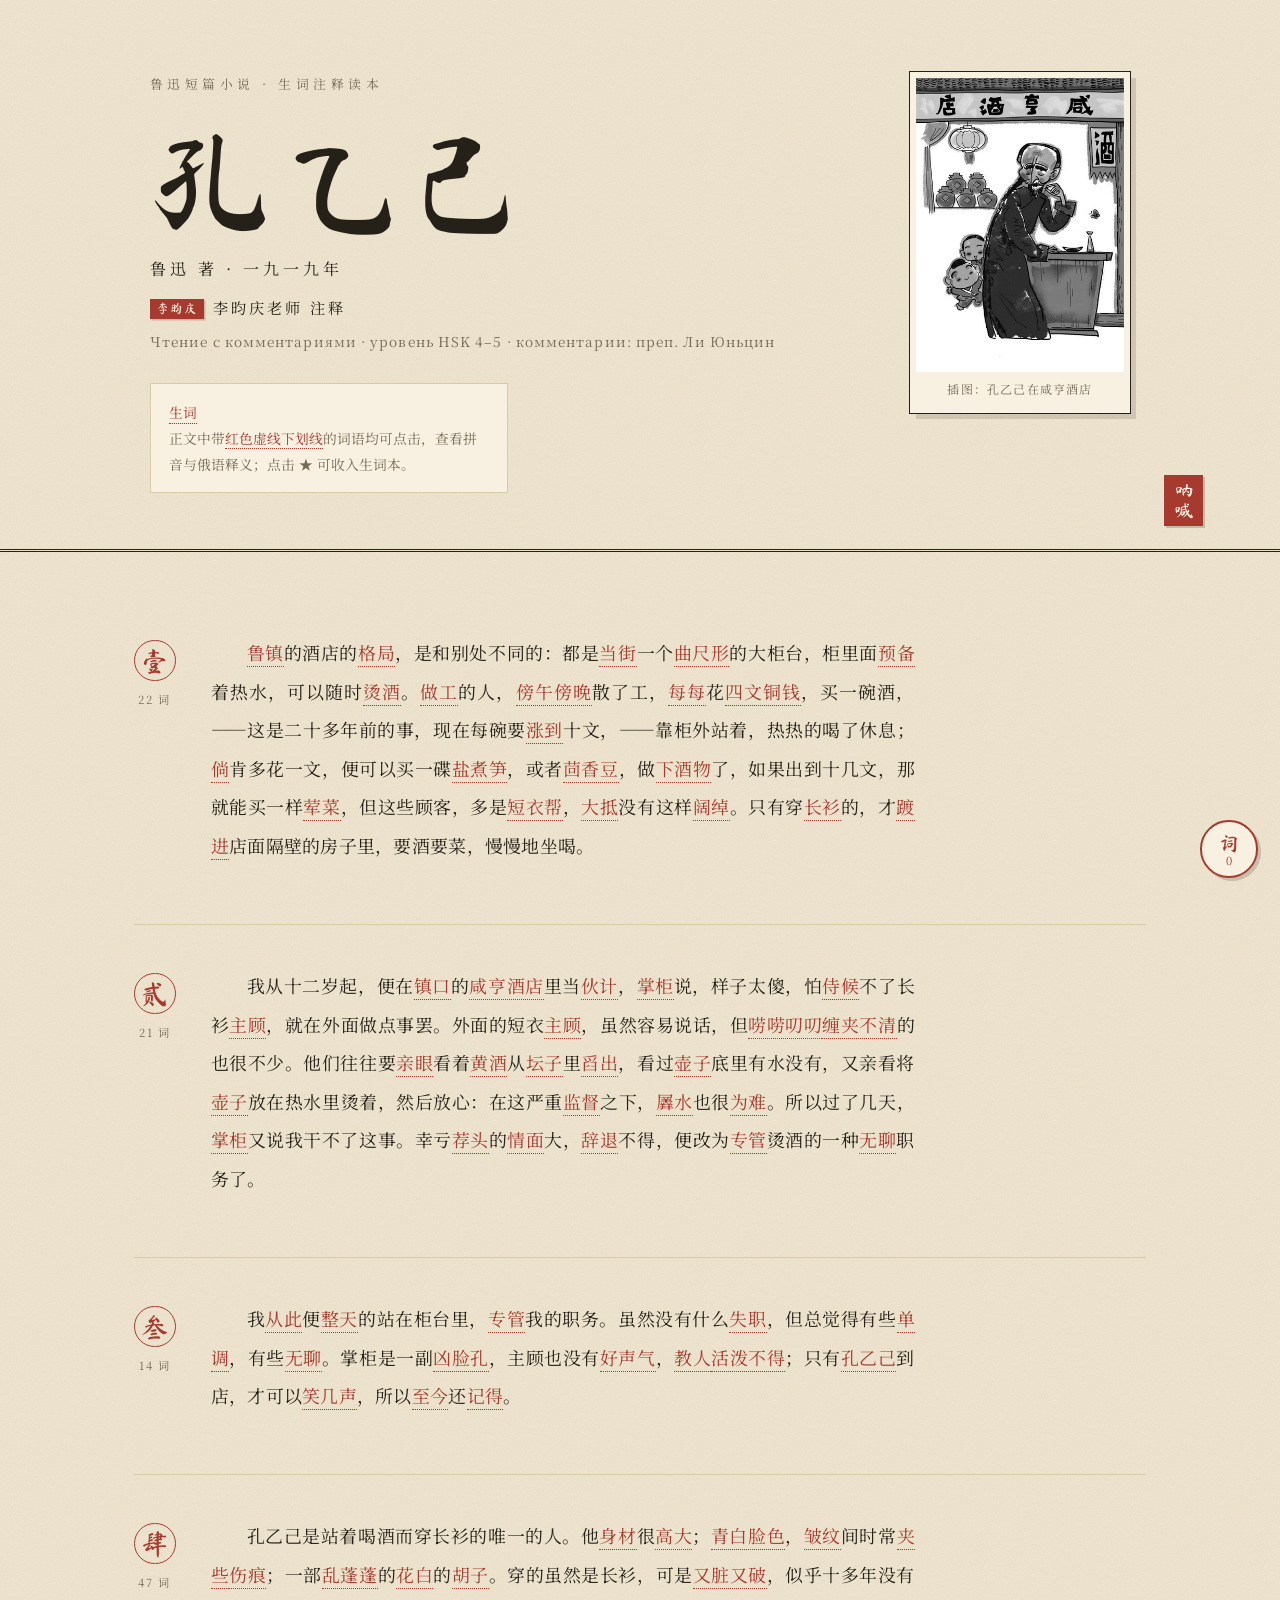
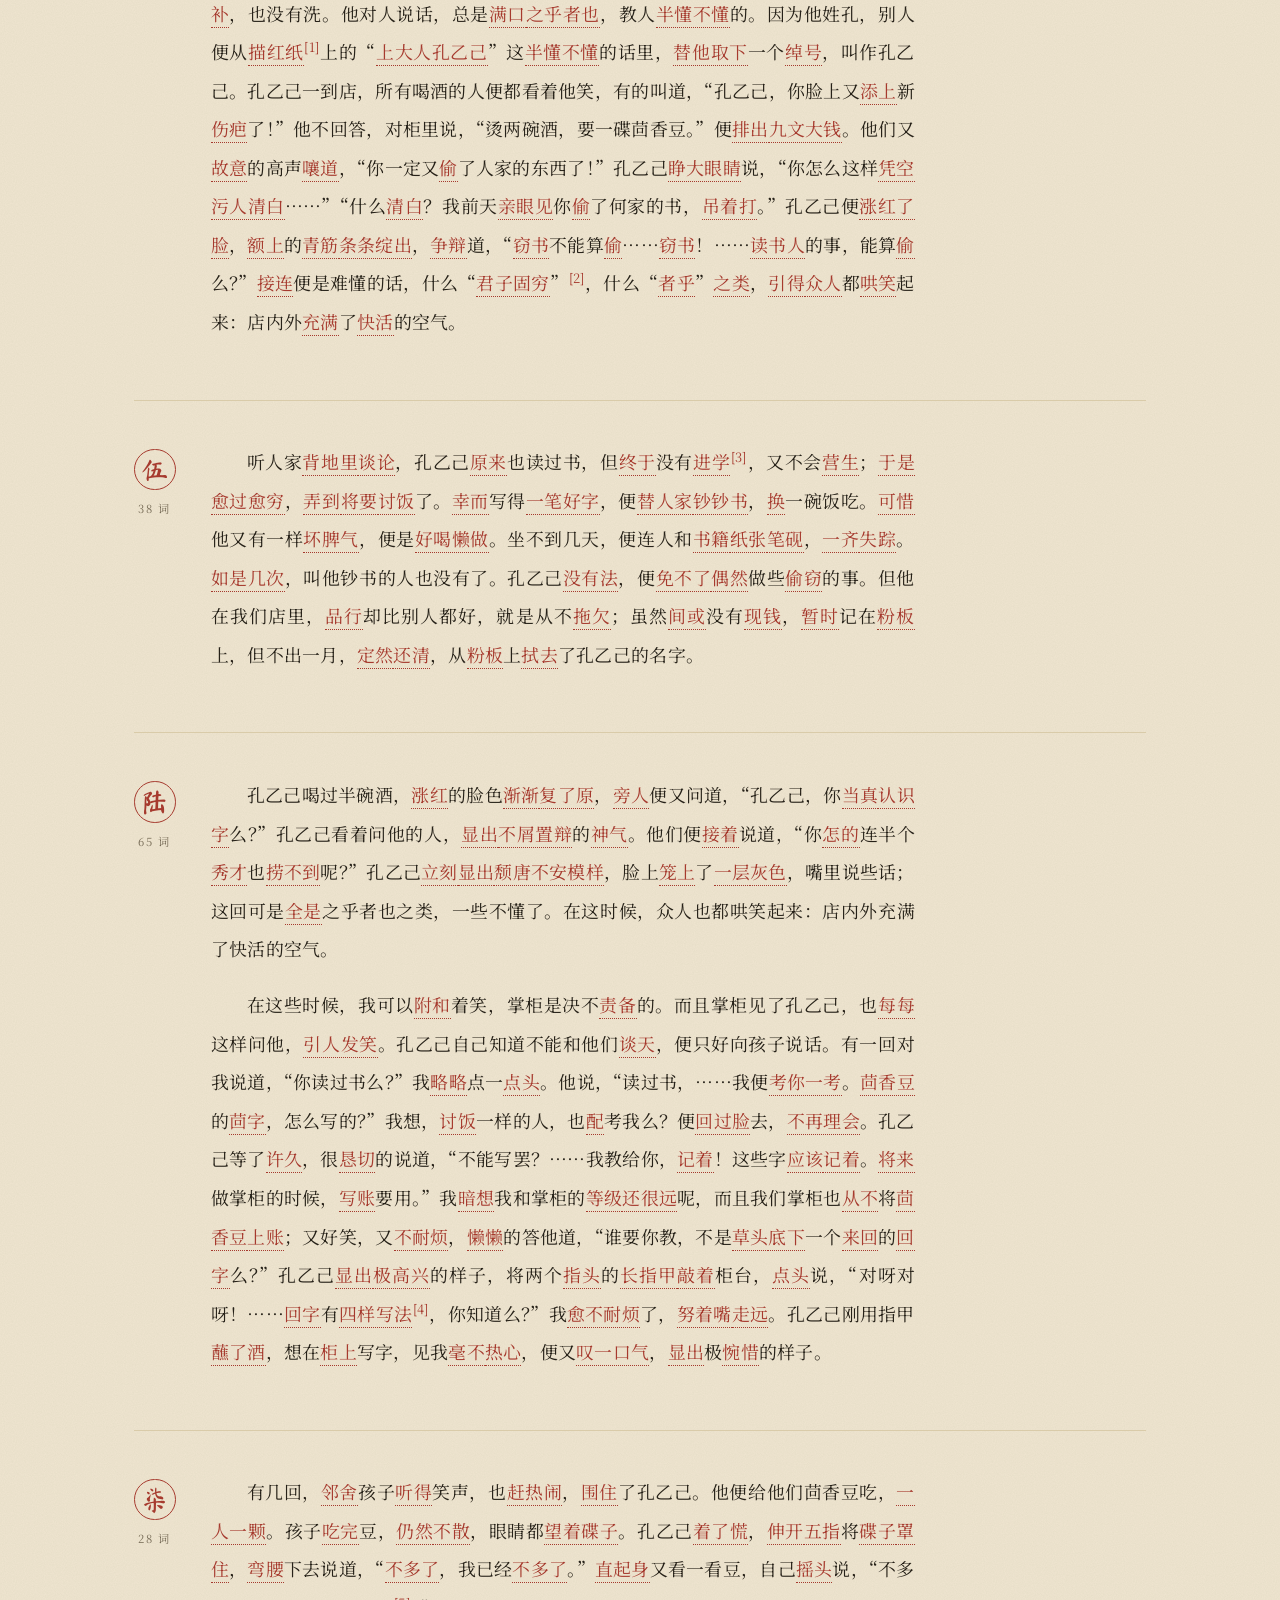
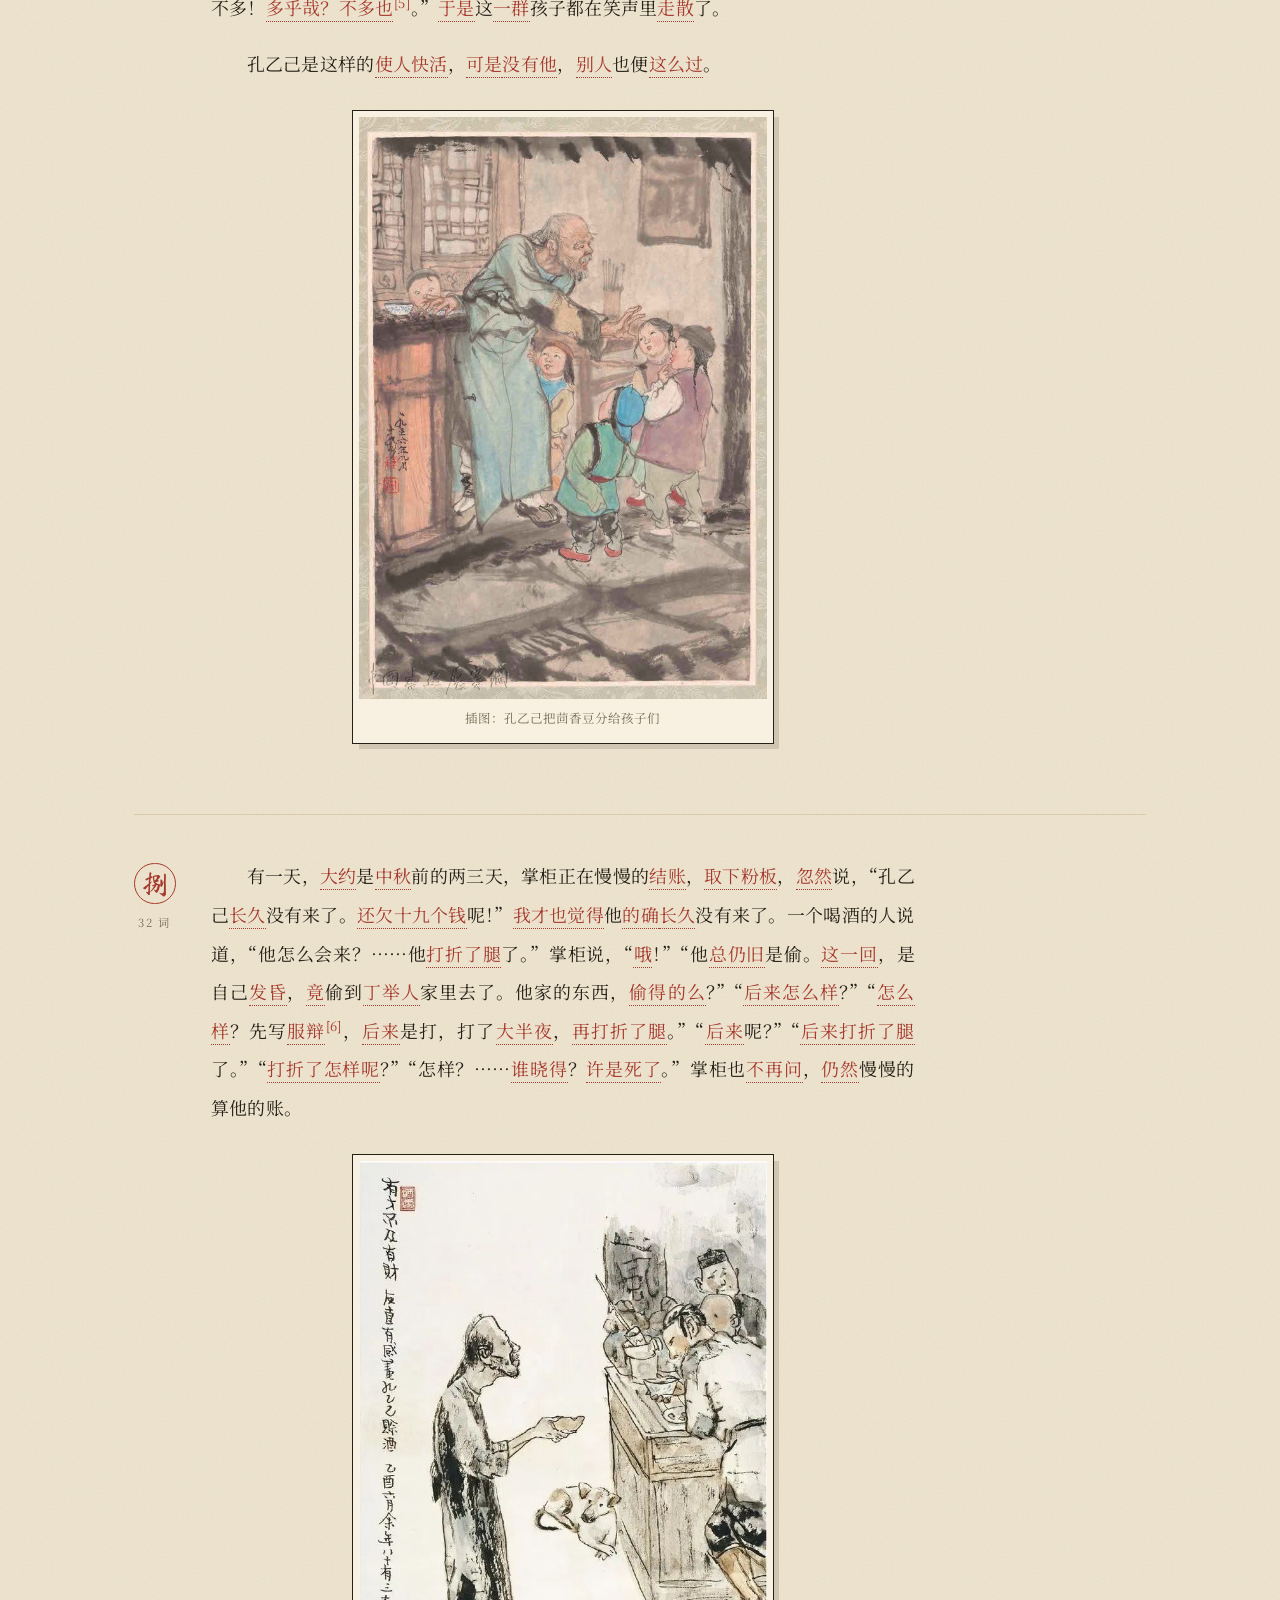
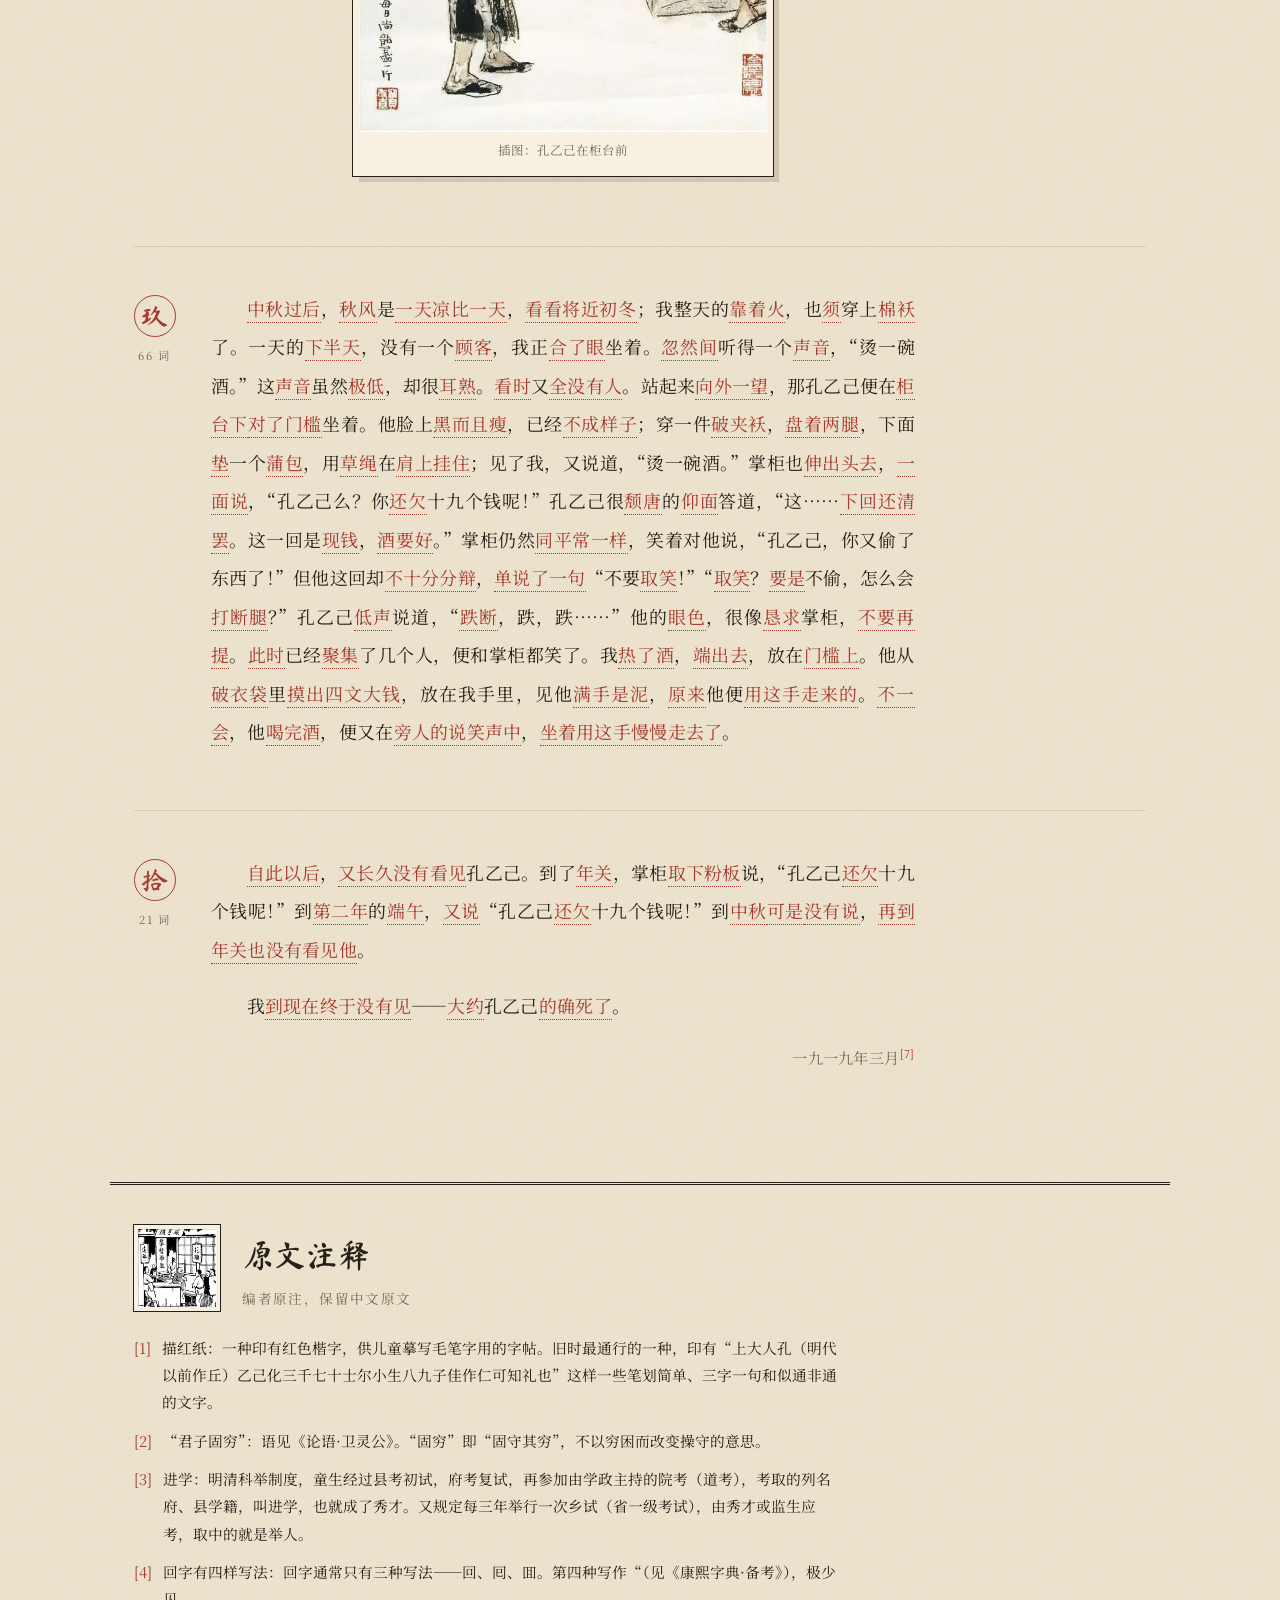
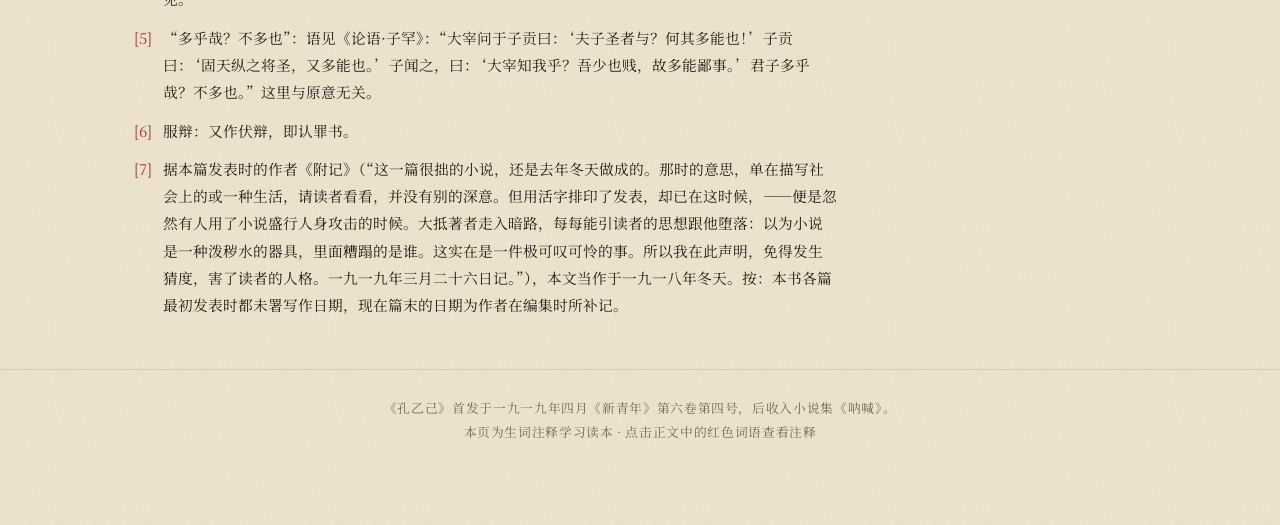
==== index.html @ ed6747ed "20260911_2" ====
<!DOCTYPE html>
<html lang="zh-CN">
<head>
<meta charset="UTF-8">
<meta name="viewport" content="width=device-width, initial-scale=1.0">
<title>孔乙己 · 鲁迅 — 注释读本</title>
<link rel="preconnect" href="https://fonts.googleapis.com">
<link rel="preconnect" href="https://fonts.gstatic.com" crossorigin>
<link href="https://fonts.googleapis.com/css2?family=Noto+Serif+SC:wght@400;600;900&family=Ma+Shan+Zheng&display=swap" rel="stylesheet">
<link rel="stylesheet" href="style.css">
</head>
<body>
<div id="progress"></div>

<header class="hero">
  <div class="hero-inner">
    <div class="hero-title">
      <p class="hero-kicker">鲁迅短篇小说 · 生词注释读本</p>
      <h1><span>孔</span><span>乙</span><span>己</span></h1>
      <p class="hero-author">鲁迅 著 · 一九一九年</p>
      <p class="hero-annotator"><span class="annot-seal">李昀庆</span>李昀庆老师 注释</p>
      <p class="hero-ru">Чтение с комментариями · уровень HSK 4–5 · комментарии: преп. Ли Юньцин</p>
      <div class="hero-hint">
        <span class="hint-demo w">生词</span>
        <p>正文中带<span class="u-demo">红色虚线下划线</span>的词语均可点击，查看拼音与俄语释义；点击 ★ 可收入生词本。</p>
      </div>
    </div>
    <figure class="hero-img">
      <img src="assets/hero.jpg" alt="插图：孔乙己在咸亨酒店柜台前">
      <figcaption>插图：孔乙己在咸亨酒店</figcaption>
    </figure>
  </div>
  <div class="hero-seal">呐喊</div>
</header>

<main class="reader">
<section class="chapter" id="ch1">
  <div class="ch-marker"><span>壹</span><em>22 词</em></div>
  <div class="ch-text"><p class=""><span class="w" data-w="鲁镇">鲁镇</span>的酒店的<span class="w" data-w="格局">格局</span>，是和别处不同的：都是<span class="w" data-w="当街">当街</span>一个<span class="w" data-w="曲尺形">曲尺形</span>的大柜台，柜里面<span class="w" data-w="预备">预备</span>着热水，可以随时<span class="w" data-w="烫酒">烫酒</span>。<span class="w" data-w="做工">做工</span>的人，<span class="w" data-w="傍午傍晚">傍午傍晚</span>散了工，<span class="w" data-w="每每">每每</span>花<span class="w" data-w="四文铜钱">四文铜钱</span>，买一碗酒，——这是二十多年前的事，现在每碗要<span class="w" data-w="涨到">涨到</span>十文，——靠柜外站着，热热的喝了休息；<span class="w" data-w="倘">倘</span>肯多花一文，便可以买一碟<span class="w" data-w="盐煮笋">盐煮笋</span>，或者<span class="w" data-w="茴香豆">茴香豆</span>，做<span class="w" data-w="下酒物">下酒物</span>了，如果出到十几文，那就能买一样<span class="w" data-w="荤菜">荤菜</span>，但这些顾客，多是<span class="w" data-w="短衣帮">短衣帮</span>，<span class="w" data-w="大抵">大抵</span>没有这样<span class="w" data-w="阔绰">阔绰</span>。只有穿<span class="w" data-w="长衫">长衫</span>的，才<span class="w" data-w="踱进">踱进</span>店面隔壁的房子里，要酒要菜，慢慢地坐喝。</p></div>
</section>
<section class="chapter" id="ch2">
  <div class="ch-marker"><span>贰</span><em>21 词</em></div>
  <div class="ch-text"><p class="">我从十二岁起，便在<span class="w" data-w="镇口">镇口</span>的<span class="w" data-w="咸亨酒店">咸亨酒店</span>里当<span class="w" data-w="伙计">伙计</span>，<span class="w" data-w="掌柜">掌柜</span>说，样子太傻，怕<span class="w" data-w="侍候">侍候</span>不了长衫<span class="w" data-w="主顾">主顾</span>，就在外面做点事罢。外面的短衣<span class="w" data-w="主顾">主顾</span>，虽然容易说话，但<span class="w" data-w="唠唠叨叨">唠唠叨叨</span><span class="w" data-w="缠夹不清">缠夹不清</span>的也很不少。他们往往要<span class="w" data-w="亲眼">亲眼</span>看着<span class="w" data-w="黄酒">黄酒</span>从<span class="w" data-w="坛子">坛子</span>里<span class="w" data-w="舀出">舀出</span>，看过<span class="w" data-w="壶子">壶子</span>底里有水没有，又亲看将<span class="w" data-w="壶子">壶子</span>放在热水里烫着，然后放心：在这严重<span class="w" data-w="监督">监督</span>之下，<span class="w" data-w="羼水">羼水</span>也很<span class="w" data-w="为难">为难</span>。所以过了几天，<span class="w" data-w="掌柜">掌柜</span>又说我干不了这事。幸亏<span class="w" data-w="荐头">荐头</span>的<span class="w" data-w="情面">情面</span>大，<span class="w" data-w="辞退">辞退</span>不得，便改为<span class="w" data-w="专管">专管</span>烫酒的一种<span class="w" data-w="无聊">无聊</span>职务了。</p></div>
</section>
<section class="chapter" id="ch3">
  <div class="ch-marker"><span>叁</span><em>14 词</em></div>
  <div class="ch-text"><p class="">我<span class="w" data-w="从此">从此</span>便<span class="w" data-w="整天">整天</span>的站在柜台里，<span class="w" data-w="专管">专管</span>我的职务。虽然没有什么<span class="w" data-w="失职">失职</span>，但总觉得有些<span class="w" data-w="单调">单调</span>，有些<span class="w" data-w="无聊">无聊</span>。掌柜是一副<span class="w" data-w="凶脸孔">凶脸孔</span>，主顾也没有<span class="w" data-w="好声气">好声气</span>，<span class="w" data-w="教人">教人</span><span class="w" data-w="活泼不得">活泼不得</span>；只有<span class="w" data-w="孔乙己">孔乙己</span>到店，才可以<span class="w" data-w="笑几声">笑几声</span>，所以<span class="w" data-w="至今">至今</span>还<span class="w" data-w="记得">记得</span>。</p></div>
</section>
<section class="chapter" id="ch4">
  <div class="ch-marker"><span>肆</span><em>47 词</em></div>
  <div class="ch-text"><p class="">孔乙己是站着喝酒而穿长衫的唯一的人。他<span class="w" data-w="身材">身材</span>很<span class="w" data-w="高大">高大</span>；<span class="w" data-w="青白脸色">青白脸色</span>，<span class="w" data-w="皱纹">皱纹</span>间时常<span class="w" data-w="夹些">夹些</span><span class="w" data-w="伤痕">伤痕</span>；一部<span class="w" data-w="乱蓬蓬">乱蓬蓬</span>的<span class="w" data-w="花白">花白</span>的<span class="w" data-w="胡子">胡子</span>。穿的虽然是长衫，可是<span class="w" data-w="又脏又破">又脏又破</span>，似乎十多年没有<span class="w" data-w="补">补</span>，也没有洗。他对人说话，总是<span class="w" data-w="满口">满口</span><span class="w" data-w="之乎者也">之乎者也</span>，教人<span class="w" data-w="半懂不懂">半懂不懂</span>的。因为他姓孔，别人便从<span class="w" data-w="描红纸">描红纸</span><a class="fn" href="#fn1" data-fn="1">[1]</a>上的“<span class="w" data-w="上大人孔乙己">上大人孔乙己</span>”这<span class="w" data-w="半懂不懂">半懂不懂</span>的话里，<span class="w" data-w="替他取下">替他取下</span>一个<span class="w" data-w="绰号">绰号</span>，叫作孔乙己。孔乙己一到店，所有喝酒的人便都看着他笑，有的叫道，“孔乙己，你脸上又<span class="w" data-w="添上">添上</span>新<span class="w" data-w="伤疤">伤疤</span>了！”他不回答，对柜里说，“烫两碗酒，要一碟茴香豆。”便<span class="w" data-w="排出">排出</span><span class="w" data-w="九文大钱">九文大钱</span>。他们又<span class="w" data-w="故意">故意</span>的高声<span class="w" data-w="嚷道">嚷道</span>，“你一定又<span class="w" data-w="偷">偷</span>了人家的东西了！”孔乙己<span class="w" data-w="睁大眼睛">睁大眼睛</span>说，“你怎么这样<span class="w" data-w="凭空">凭空</span><span class="w" data-w="污人清白">污人清白</span>……”“什么<span class="w" data-w="清白">清白</span>？我前天<span class="w" data-w="亲眼见">亲眼见</span>你<span class="w" data-w="偷">偷</span>了何家的书，<span class="w" data-w="吊着打">吊着打</span>。”孔乙己便<span class="w" data-w="涨红了脸">涨红了脸</span>，<span class="w" data-w="额上">额上</span>的<span class="w" data-w="青筋">青筋</span><span class="w" data-w="条条绽出">条条绽出</span>，<span class="w" data-w="争辩">争辩</span>道，“<span class="w" data-w="窃书">窃书</span>不能算<span class="w" data-w="偷">偷</span>……<span class="w" data-w="窃书">窃书</span>！……<span class="w" data-w="读书人">读书人</span>的事，能算<span class="w" data-w="偷">偷</span>么？”<span class="w" data-w="接连">接连</span>便是难懂的话，什么“<span class="w" data-w="君子固穷">君子固穷</span>”<a class="fn" href="#fn2" data-fn="2">[2]</a>，什么“<span class="w" data-w="者乎">者乎</span>”<span class="w" data-w="之类">之类</span>，<span class="w" data-w="引得">引得</span><span class="w" data-w="众人">众人</span>都<span class="w" data-w="哄笑">哄笑</span>起来：店内外<span class="w" data-w="充满">充满</span>了<span class="w" data-w="快活">快活</span>的空气。</p></div>
</section>
<section class="chapter" id="ch5">
  <div class="ch-marker"><span>伍</span><em>38 词</em></div>
  <div class="ch-text"><p class="">听人家<span class="w" data-w="背地里">背地里</span><span class="w" data-w="谈论">谈论</span>，孔乙己<span class="w" data-w="原来">原来</span>也读过书，但<span class="w" data-w="终于">终于</span>没有<span class="w" data-w="进学">进学</span><a class="fn" href="#fn3" data-fn="3">[3]</a>，又不会<span class="w" data-w="营生">营生</span>；<span class="w" data-w="于是">于是</span><span class="w" data-w="愈过愈穷">愈过愈穷</span>，<span class="w" data-w="弄到">弄到</span><span class="w" data-w="将要">将要</span><span class="w" data-w="讨饭">讨饭</span>了。<span class="w" data-w="幸而">幸而</span>写得<span class="w" data-w="一笔好字">一笔好字</span>，便<span class="w" data-w="替人家">替人家</span><span class="w" data-w="钞钞书">钞钞书</span>，<span class="w" data-w="换">换</span>一碗饭吃。<span class="w" data-w="可惜">可惜</span>他又有一样<span class="w" data-w="坏脾气">坏脾气</span>，便是<span class="w" data-w="好喝懒做">好喝懒做</span>。坐不到几天，便连人和<span class="w" data-w="书籍">书籍</span><span class="w" data-w="纸张">纸张</span><span class="w" data-w="笔砚">笔砚</span>，<span class="w" data-w="一齐">一齐</span><span class="w" data-w="失踪">失踪</span>。<span class="w" data-w="如是几次">如是几次</span>，叫他钞书的人也没有了。孔乙己<span class="w" data-w="没有法">没有法</span>，便<span class="w" data-w="免不了">免不了</span><span class="w" data-w="偶然">偶然</span>做些<span class="w" data-w="偷窃">偷窃</span>的事。但他在我们店里，<span class="w" data-w="品行">品行</span>却比别人都好，就是从不<span class="w" data-w="拖欠">拖欠</span>；虽然<span class="w" data-w="间或">间或</span>没有<span class="w" data-w="现钱">现钱</span>，<span class="w" data-w="暂时">暂时</span>记在<span class="w" data-w="粉板">粉板</span>上，但不出一月，<span class="w" data-w="定然">定然</span><span class="w" data-w="还清">还清</span>，从<span class="w" data-w="粉板">粉板</span>上<span class="w" data-w="拭去">拭去</span>了孔乙己的名字。</p></div>
</section>
<section class="chapter" id="ch6">
  <div class="ch-marker"><span>陆</span><em>65 词</em></div>
  <div class="ch-text"><p class="">孔乙己喝过半碗酒，<span class="w" data-w="涨红">涨红</span>的脸色<span class="w" data-w="渐渐">渐渐</span><span class="w" data-w="复了原">复了原</span>，<span class="w" data-w="旁人">旁人</span>便又问道，“孔乙己，你<span class="w" data-w="当真">当真</span><span class="w" data-w="认识字">认识字</span>么？”孔乙己看着问他的人，<span class="w" data-w="显出">显出</span><span class="w" data-w="不屑置辩">不屑置辩</span>的<span class="w" data-w="神气">神气</span>。他们便<span class="w" data-w="接着">接着</span>说道，“你<span class="w" data-w="怎的">怎的</span>连半个<span class="w" data-w="秀才">秀才</span>也<span class="w" data-w="捞不到">捞不到</span>呢？”孔乙己<span class="w" data-w="立刻">立刻</span><span class="w" data-w="显出">显出</span><span class="w" data-w="颓唐不安">颓唐不安</span><span class="w" data-w="模样">模样</span>，脸上<span class="w" data-w="笼上">笼上</span>了<span class="w" data-w="一层">一层</span><span class="w" data-w="灰色">灰色</span>，嘴里说些话；这回可是<span class="w" data-w="全是">全是</span>之乎者也之类，一些不懂了。在这时候，众人也都哄笑起来：店内外充满了快活的空气。</p><p class="">在这些时候，我可以<span class="w" data-w="附和">附和</span>着笑，掌柜是决不<span class="w" data-w="责备">责备</span>的。而且掌柜见了孔乙己，也<span class="w" data-w="每每">每每</span>这样问他，<span class="w" data-w="引人发笑">引人发笑</span>。孔乙己自己知道不能和他们<span class="w" data-w="谈天">谈天</span>，便只好向孩子说话。有一回对我说道，“你读过书么？”我<span class="w" data-w="略略">略略</span>点一<span class="w" data-w="点头">点头</span>。他说，“读过书，……我便<span class="w" data-w="考你一考">考你一考</span>。<span class="w" data-w="茴香豆">茴香豆</span>的<span class="w" data-w="茴字">茴字</span>，怎么写的？”我想，<span class="w" data-w="讨饭">讨饭</span>一样的人，也<span class="w" data-w="配">配</span>考我么？便<span class="w" data-w="回过脸">回过脸</span>去，<span class="w" data-w="不再理会">不再理会</span>。孔乙己等了<span class="w" data-w="许久">许久</span>，很<span class="w" data-w="恳切">恳切</span>的说道，“不能写罢？……我教给你，<span class="w" data-w="记着">记着</span>！这些字<span class="w" data-w="应该">应该</span><span class="w" data-w="记着">记着</span>。<span class="w" data-w="将来">将来</span>做掌柜的时候，<span class="w" data-w="写账">写账</span>要用。”我<span class="w" data-w="暗想">暗想</span>我和掌柜的<span class="w" data-w="等级">等级</span><span class="w" data-w="还很远">还很远</span>呢，而且我们掌柜也<span class="w" data-w="从不">从不</span>将<span class="w" data-w="茴香豆">茴香豆</span><span class="w" data-w="上账">上账</span>；又好笑，又<span class="w" data-w="不耐烦">不耐烦</span>，<span class="w" data-w="懒懒">懒懒</span>的答他道，“谁要你教，不是<span class="w" data-w="草头">草头</span><span class="w" data-w="底下">底下</span>一个<span class="w" data-w="来回">来回</span>的<span class="w" data-w="回字">回字</span>么？”孔乙己<span class="w" data-w="显出">显出</span><span class="w" data-w="极高兴">极高兴</span>的样子，将两个<span class="w" data-w="指头">指头</span>的<span class="w" data-w="长指甲">长指甲</span><span class="w" data-w="敲着">敲着</span>柜台，<span class="w" data-w="点头">点头</span>说，“对呀对呀！……<span class="w" data-w="回字">回字</span>有<span class="w" data-w="四样写法">四样写法</span><a class="fn" href="#fn4" data-fn="4">[4]</a>，你知道么？”我<span class="w" data-w="愈">愈</span><span class="w" data-w="不耐烦">不耐烦</span>了，<span class="w" data-w="努着嘴">努着嘴</span><span class="w" data-w="走远">走远</span>。孔乙己刚用指甲<span class="w" data-w="蘸了酒">蘸了酒</span>，想在<span class="w" data-w="柜上">柜上</span>写字，见我<span class="w" data-w="毫不">毫不</span><span class="w" data-w="热心">热心</span>，便又<span class="w" data-w="叹一口气">叹一口气</span>，<span class="w" data-w="显出">显出</span>极<span class="w" data-w="惋惜">惋惜</span>的样子。</p></div>
</section>
<section class="chapter" id="ch7">
  <div class="ch-marker"><span>柒</span><em>28 词</em></div>
  <div class="ch-text"><p class="">有几回，<span class="w" data-w="邻舍">邻舍</span>孩子<span class="w" data-w="听得">听得</span>笑声，也<span class="w" data-w="赶热闹">赶热闹</span>，<span class="w" data-w="围住">围住</span>了孔乙己。他便给他们茴香豆吃，<span class="w" data-w="一人一颗">一人一颗</span>。孩子<span class="w" data-w="吃完">吃完</span>豆，<span class="w" data-w="仍然">仍然</span><span class="w" data-w="不散">不散</span>，眼睛都<span class="w" data-w="望着">望着</span><span class="w" data-w="碟子">碟子</span>。孔乙己<span class="w" data-w="着了慌">着了慌</span>，<span class="w" data-w="伸开">伸开</span><span class="w" data-w="五指">五指</span>将<span class="w" data-w="碟子">碟子</span><span class="w" data-w="罩住">罩住</span>，<span class="w" data-w="弯腰">弯腰</span>下去说道，“<span class="w" data-w="不多了">不多了</span>，我已经<span class="w" data-w="不多了">不多了</span>。”<span class="w" data-w="直起身">直起身</span>又看一看豆，自己<span class="w" data-w="摇头">摇头</span>说，“不多不多！<span class="w" data-w="多乎哉？不多也">多乎哉？不多也</span><a class="fn" href="#fn5" data-fn="5">[5]</a>。”<span class="w" data-w="于是">于是</span>这<span class="w" data-w="一群">一群</span>孩子都在笑声里<span class="w" data-w="走散">走散</span>了。</p><p class="">孔乙己是这样的<span class="w" data-w="使人">使人</span><span class="w" data-w="快活">快活</span>，<span class="w" data-w="可是">可是</span><span class="w" data-w="没有他">没有他</span>，<span class="w" data-w="别人">别人</span>也便<span class="w" data-w="这么过">这么过</span>。</p><figure class="illus"><img src="assets/children.jpg" alt="插图：孔乙己把茴香豆分给孩子们" loading="lazy"><figcaption>插图：孔乙己把茴香豆分给孩子们</figcaption></figure></div>
</section>
<section class="chapter" id="ch8">
  <div class="ch-marker"><span>捌</span><em>32 词</em></div>
  <div class="ch-text"><p class="">有一天，<span class="w" data-w="大约">大约</span>是<span class="w" data-w="中秋">中秋</span>前的两三天，掌柜正在慢慢的<span class="w" data-w="结账">结账</span>，<span class="w" data-w="取下">取下</span><span class="w" data-w="粉板">粉板</span>，<span class="w" data-w="忽然">忽然</span>说，“孔乙己<span class="w" data-w="长久">长久</span>没有来了。<span class="w" data-w="还欠">还欠</span><span class="w" data-w="十九个钱">十九个钱</span>呢！”<span class="w" data-w="我才也觉得">我才也觉得</span>他<span class="w" data-w="的确">的确</span><span class="w" data-w="长久">长久</span>没有来了。一个喝酒的人说道，“他怎么会来？……他<span class="w" data-w="打折了腿">打折了腿</span>了。”掌柜说，“<span class="w" data-w="哦">哦</span>！”“他<span class="w" data-w="总">总</span><span class="w" data-w="仍旧">仍旧</span>是偷。<span class="w" data-w="这一回">这一回</span>，是自己<span class="w" data-w="发昏">发昏</span>，<span class="w" data-w="竟">竟</span>偷到<span class="w" data-w="丁举人">丁举人</span>家里去了。他家的东西，<span class="w" data-w="偷得的么">偷得的么</span>？”“<span class="w" data-w="后来">后来</span><span class="w" data-w="怎么样">怎么样</span>？”“<span class="w" data-w="怎么样">怎么样</span>？先写<span class="w" data-w="服辩">服辩</span><a class="fn" href="#fn6" data-fn="6">[6]</a>，<span class="w" data-w="后来">后来</span>是打，打了<span class="w" data-w="大半夜">大半夜</span>，<span class="w" data-w="再">再</span><span class="w" data-w="打折了腿">打折了腿</span>。”“<span class="w" data-w="后来">后来</span>呢？”“<span class="w" data-w="后来">后来</span><span class="w" data-w="打折了腿">打折了腿</span>了。”“<span class="w" data-w="打折了怎样呢">打折了怎样呢</span>？”“怎样？……<span class="w" data-w="谁晓得">谁晓得</span>？<span class="w" data-w="许是">许是</span><span class="w" data-w="死了">死了</span>。”掌柜也<span class="w" data-w="不再问">不再问</span>，<span class="w" data-w="仍然">仍然</span>慢慢的算他的账。</p><figure class="illus"><img src="assets/counter.jpg" alt="插图：孔乙己在柜台前" loading="lazy"><figcaption>插图：孔乙己在柜台前</figcaption></figure></div>
</section>
<section class="chapter" id="ch9">
  <div class="ch-marker"><span>玖</span><em>66 词</em></div>
  <div class="ch-text"><p class=""><span class="w" data-w="中秋过后">中秋过后</span>，<span class="w" data-w="秋风">秋风</span>是<span class="w" data-w="一天凉比一天">一天凉比一天</span>，<span class="w" data-w="看看">看看</span><span class="w" data-w="将近">将近</span><span class="w" data-w="初冬">初冬</span>；我整天的<span class="w" data-w="靠着火">靠着火</span>，也<span class="w" data-w="须">须</span>穿上<span class="w" data-w="棉袄">棉袄</span>了。一天的<span class="w" data-w="下半天">下半天</span>，没有一个<span class="w" data-w="顾客">顾客</span>，我正<span class="w" data-w="合了眼">合了眼</span>坐着。<span class="w" data-w="忽然间">忽然间</span>听得一个<span class="w" data-w="声音">声音</span>，“烫一碗酒。”这<span class="w" data-w="声音">声音</span>虽然<span class="w" data-w="极低">极低</span>，却很<span class="w" data-w="耳熟">耳熟</span>。<span class="w" data-w="看时">看时</span>又<span class="w" data-w="全没有人">全没有人</span>。站起来<span class="w" data-w="向外一望">向外一望</span>，那孔乙己便在<span class="w" data-w="柜台下">柜台下</span><span class="w" data-w="对了门槛">对了门槛</span>坐着。他脸上<span class="w" data-w="黑而且瘦">黑而且瘦</span>，已经<span class="w" data-w="不成样子">不成样子</span>；穿一件<span class="w" data-w="破夹袄">破夹袄</span>，<span class="w" data-w="盘着两腿">盘着两腿</span>，下面<span class="w" data-w="垫">垫</span>一个<span class="w" data-w="蒲包">蒲包</span>，用<span class="w" data-w="草绳">草绳</span>在<span class="w" data-w="肩上">肩上</span><span class="w" data-w="挂住">挂住</span>；见了我，又说道，“烫一碗酒。”掌柜也<span class="w" data-w="伸出头去">伸出头去</span>，<span class="w" data-w="一面说">一面说</span>，“孔乙己么？你<span class="w" data-w="还欠">还欠</span>十九个钱呢！”孔乙己很<span class="w" data-w="颓唐">颓唐</span>的<span class="w" data-w="仰面">仰面</span>答道，“这……<span class="w" data-w="下回">下回</span><span class="w" data-w="还清">还清</span><span class="w" data-w="罢">罢</span>。这一回是<span class="w" data-w="现钱">现钱</span>，<span class="w" data-w="酒要好">酒要好</span>。”掌柜仍然<span class="w" data-w="同平常一样">同平常一样</span>，笑着对他说，“孔乙己，你又偷了东西了！”但他这回却<span class="w" data-w="不十分分辩">不十分分辩</span>，<span class="w" data-w="单说了一句">单说了一句</span>“不要<span class="w" data-w="取笑">取笑</span>！”“<span class="w" data-w="取笑">取笑</span>？<span class="w" data-w="要是">要是</span>不偷，怎么会<span class="w" data-w="打断腿">打断腿</span>？”孔乙己<span class="w" data-w="低声">低声</span>说道，“<span class="w" data-w="跌断">跌断</span>，跌，跌……”他的<span class="w" data-w="眼色">眼色</span>，很像<span class="w" data-w="恳求">恳求</span>掌柜，<span class="w" data-w="不要再提">不要再提</span>。<span class="w" data-w="此时">此时</span>已经<span class="w" data-w="聚集">聚集</span>了几个人，便和掌柜都笑了。我<span class="w" data-w="热了酒">热了酒</span>，<span class="w" data-w="端出去">端出去</span>，放在<span class="w" data-w="门槛上">门槛上</span>。他从<span class="w" data-w="破衣袋">破衣袋</span>里<span class="w" data-w="摸出">摸出</span><span class="w" data-w="四文大钱">四文大钱</span>，放在我手里，见他<span class="w" data-w="满手是泥">满手是泥</span>，<span class="w" data-w="原来">原来</span>他便<span class="w" data-w="用这手走来的">用这手走来的</span>。<span class="w" data-w="不一会">不一会</span>，他<span class="w" data-w="喝完酒">喝完酒</span>，便又在<span class="w" data-w="旁人的说笑声中">旁人的说笑声中</span>，<span class="w" data-w="坐着用这手慢慢走去了">坐着用这手慢慢走去了</span>。</p></div>
</section>
<section class="chapter" id="ch10">
  <div class="ch-marker"><span>拾</span><em>21 词</em></div>
  <div class="ch-text"><p class=""><span class="w" data-w="自此以后">自此以后</span>，<span class="w" data-w="又长久没有">又长久没有</span><span class="w" data-w="看见">看见</span>孔乙己。到了<span class="w" data-w="年关">年关</span>，掌柜<span class="w" data-w="取下">取下</span><span class="w" data-w="粉板">粉板</span>说，“孔乙己<span class="w" data-w="还欠">还欠</span>十九个钱呢！”到<span class="w" data-w="第二年">第二年</span>的<span class="w" data-w="端午">端午</span>，<span class="w" data-w="又说">又说</span>“孔乙己<span class="w" data-w="还欠">还欠</span>十九个钱呢！”到<span class="w" data-w="中秋">中秋</span><span class="w" data-w="可是">可是</span><span class="w" data-w="没有说">没有说</span>，<span class="w" data-w="再到">再到</span><span class="w" data-w="年关">年关</span><span class="w" data-w="也没有看见他">也没有看见他</span>。</p><p class="">我<span class="w" data-w="到现在">到现在</span><span class="w" data-w="终于">终于</span><span class="w" data-w="没有见">没有见</span>——<span class="w" data-w="大约">大约</span>孔乙己<span class="w" data-w="的确">的确</span><span class="w" data-w="死了">死了</span>。</p><p class="date-line">一九一九年三月<a class="fn" href="#fn7" data-fn="7">[7]</a></p></div>
</section>
</main>

<section class="notes">
  <div class="notes-head">
    <img src="assets/tavern.jpg" alt="咸亨酒店旧影插图" class="notes-img">
    <div><h2>原文注释</h2><p>编者原注，保留中文原文</p></div>
  </div>
  <ol class="fn-list"><li id="fn1"><span class="fn-num">[1]</span><span>描红纸：一种印有红色楷字，供儿童摹写毛笔字用的字帖。旧时最通行的一种，印有“上大人孔（明代以前作丘）乙己化三千七十士尔小生八九子佳作仁可知礼也”这样一些笔划简单、三字一句和似通非通的文字。</span></li><li id="fn2"><span class="fn-num">[2]</span><span>“君子固穷”：语见《论语·卫灵公》。“固穷”即“固守其穷”，不以穷困而改变操守的意思。</span></li><li id="fn3"><span class="fn-num">[3]</span><span>进学：明清科举制度，童生经过县考初试，府考复试，再参加由学政主持的院考（道考），考取的列名府、县学籍，叫进学，也就成了秀才。又规定每三年举行一次乡试（省一级考试），由秀才或监生应考，取中的就是举人。</span></li><li id="fn4"><span class="fn-num">[4]</span><span>回字有四样写法：回字通常只有三种写法——回、囘、囬。第四种写作“（见《康熙字典·备考》），极少见。</span></li><li id="fn5"><span class="fn-num">[5]</span><span>“多乎哉？不多也”：语见《论语·子罕》：“大宰问于子贡曰：‘夫子圣者与？何其多能也！’子贡曰：‘固天纵之将圣，又多能也。’子闻之，曰：‘大宰知我乎？吾少也贱，故多能鄙事。’君子多乎哉？不多也。”这里与原意无关。</span></li><li id="fn6"><span class="fn-num">[6]</span><span>服辩：又作伏辩，即认罪书。</span></li><li id="fn7"><span class="fn-num">[7]</span><span>据本篇发表时的作者《附记》（“这一篇很拙的小说，还是去年冬天做成的。那时的意思，单在描写社会上的或一种生活，请读者看看，并没有别的深意。但用活字排印了发表，却已在这时候，——便是忽然有人用了小说盛行人身攻击的时候。大抵著者走入暗路，每每能引读者的思想跟他堕落：以为小说是一种泼秽水的器具，里面糟蹋的是谁。这实在是一件极可叹可怜的事。所以我在此声明，免得发生猜度，害了读者的人格。一九一九年三月二十六日记。”），本文当作于一九一八年冬天。按：本书各篇最初发表时都未署写作日期，现在篇末的日期为作者在编集时所补记。</span></li></ol>
</section>

<footer class="colophon">
  <p>《孔乙己》首发于一九一九年四月《新青年》第六卷第四号，后收入小说集《呐喊》。</p>
  <p>本页为生词注释学习读本 · 点击正文中的红色词语查看注释</p>
</footer>

<div id="pop" class="pop" hidden>
  <div class="pop-word"></div>
  <div class="pop-pinyin"></div>
  <div class="pop-gloss"></div>
  <button class="pop-save" type="button">★ 收入生词本</button>
  <div class="pop-credit">李昀庆老师 注</div>
</div>

<button id="wbBtn" class="wb-btn" type="button" aria-label="生词本">词<span id="wbCount">0</span></button>
<aside id="wbDrawer" class="wb-drawer" hidden>
  <div class="wb-head"><h3>我的生词本</h3><button id="wbClose" type="button">×</button></div>
  <ul id="wbList"></ul>
  <button id="wbClear" type="button">清空生词本</button>
</aside>

<script src="vocab.js"></script>
<script src="app.js"></script>
</body>
</html>
---- style.css ----
:root{
  --paper:#f0e6d0;
  --paper2:#f8f1e1;
  --ink:#262118;
  --ink2:#756a55;
  --line:#d9cba9;
  --red:#a63a2e;
  --red-soft:rgba(166,58,46,.10);
  --serif:"Noto Serif SC","Songti SC","STSong","SimSun",serif;
  --kai:"Ma Shan Zheng","Kaiti SC","KaiTi","STKaiti",var(--serif);
}
*{box-sizing:border-box;margin:0;padding:0}
html{scroll-behavior:smooth}
body{
  font-family:var(--serif);
  color:var(--ink);
  background-color:var(--paper);
  background-image:url("data:image/svg+xml,%3Csvg xmlns='http://www.w3.org/2000/svg' width='140' height='140'%3E%3Cfilter id='n'%3E%3CfeTurbulence type='fractalNoise' baseFrequency='.9' numOctaves='2'/%3E%3CfeColorMatrix values='0 0 0 0 0 0 0 0 0 0 0 0 0 0 0 0 0 0 .04 0'/%3E%3C/filter%3E%3Crect width='140' height='140' filter='url(%23n)'/%3E%3C/svg%3E");
  line-height:1.9;
  -webkit-font-smoothing:antialiased;
}
::selection{background:var(--red);color:var(--paper2)}

#progress{position:fixed;top:0;left:0;height:3px;width:0;background:var(--red);z-index:60}

/* ---------- hero ---------- */
.hero{position:relative;border-bottom:3px double var(--ink);padding:4.5rem 1.5rem 3.5rem}
.hero-inner{max-width:980px;margin:0 auto;display:flex;gap:3rem;align-items:flex-start;justify-content:space-between;flex-wrap:wrap}
.hero-kicker{letter-spacing:.35em;font-size:.8rem;color:var(--ink2);margin-bottom:1.2rem}
.hero h1{font-family:var(--kai);font-weight:400;font-size:clamp(4.5rem,12vw,7.5rem);line-height:1.05;letter-spacing:.06em}
.hero h1 span{display:inline-block}
.hero-author{margin-top:.8rem;font-size:1rem;letter-spacing:.25em;color:var(--ink)}
.hero-annotator{margin-top:.6rem;font-size:.95rem;letter-spacing:.2em;color:var(--ink);display:flex;align-items:center;gap:.55rem}
.annot-seal{
  font-family:var(--kai);background:var(--red);color:var(--paper2);
  font-size:.8rem;letter-spacing:.05em;padding:.15rem .4rem;line-height:1.2;
  box-shadow:1.5px 1.5px 0 rgba(38,33,24,.2);
}
.hero-ru{margin-top:.35rem;font-size:.85rem;color:var(--ink2);letter-spacing:.08em}
.hero-hint{margin-top:1.8rem;max-width:26em;border:1px solid var(--line);background:var(--paper2);padding:.9rem 1.1rem;font-size:.86rem;color:var(--ink2)}
.hint-demo{pointer-events:none}
.u-demo{color:var(--red);border-bottom:1px dotted var(--red)}
.hero-img{flex:0 0 220px;max-width:220px;border:6px solid var(--paper2);outline:1px solid var(--ink);box-shadow:6px 6px 0 rgba(38,33,24,.14);background:var(--paper2)}
.hero-img img{display:block;width:100%}
.hero-img figcaption{font-size:.75rem;color:var(--ink2);padding:.4rem .5rem;text-align:center;letter-spacing:.1em}
.hero-seal{
  position:absolute;right:clamp(1rem,6vw,5rem);bottom:1.4rem;
  font-family:var(--kai);color:var(--paper2);background:var(--red);
  padding:.35rem .55rem;font-size:1.15rem;line-height:1.15;letter-spacing:.1em;
  writing-mode:vertical-rl;box-shadow:2px 2px 0 rgba(38,33,24,.2);
}

/* ---------- reader ---------- */
.reader{max-width:1060px;margin:0 auto;padding:2.5rem 1.5rem 1rem}
.chapter{display:flex;gap:2.2rem;padding:2.6rem 0;border-bottom:1px solid var(--line)}
.chapter:last-child{border-bottom:none}
.ch-marker{flex:0 0 auto;text-align:center;padding-top:.4rem}
.ch-marker span{
  display:block;font-family:var(--kai);font-size:1.7rem;color:var(--red);
  border:1.5px solid var(--red);width:2.6rem;height:2.6rem;line-height:2.5rem;border-radius:50%;
}
.ch-marker em{display:block;font-style:normal;font-size:.7rem;color:var(--ink2);margin-top:.5rem;letter-spacing:.15em}
.ch-text{flex:1;max-width:44em}
.ch-text p{
  text-indent:2em;text-align:justify;
  font-size:1.12rem;line-height:2.15;margin-bottom:1.1rem;letter-spacing:.015em;
}
.ch-text p.date-line{text-indent:0;text-align:right;color:var(--ink2);font-size:.95rem}

/* annotated words */
.w{
  color:var(--red);cursor:pointer;
  border-bottom:1.5px dotted var(--red);
  padding-bottom:1px;
  transition:background-color .18s ease;
}
.w:hover{background:var(--red-soft)}
.w.active{background:var(--red);color:var(--paper2)}

/* footnote markers */
.fn{
  color:var(--red);font-size:.72em;vertical-align:super;
  text-decoration:none;margin:0 .05em;cursor:pointer;
}
.fn:hover{text-decoration:underline}

/* illustrations */
figure.illus{
  margin:1.8rem auto;max-width:420px;
  border:6px solid var(--paper2);outline:1px solid var(--ink);
  box-shadow:6px 6px 0 rgba(38,33,24,.14);background:var(--paper2);
}
figure.illus img{display:block;width:100%}
figure.illus figcaption{font-size:.78rem;color:var(--ink2);text-align:center;padding:.45rem .5rem;letter-spacing:.08em}

/* ---------- popup ---------- */
.pop{
  position:absolute;z-index:50;width:min(320px,86vw);
  background:var(--paper2);border:1.5px solid var(--ink);
  box-shadow:5px 5px 0 rgba(38,33,24,.16);
  padding:.9rem 1.1rem .8rem;
  animation:pop-in .16s ease-out;
}
@keyframes pop-in{from{opacity:0;transform:translateY(8px)}to{opacity:1;transform:translateY(0)}}
.pop-word{font-family:var(--kai);font-size:1.6rem;line-height:1.2}
.pop-pinyin{color:var(--red);font-size:.92rem;letter-spacing:.06em;margin-top:.15rem}
.pop-gloss{margin-top:.45rem;font-size:.95rem;line-height:1.7;border-top:1px solid var(--line);padding-top:.5rem}
.pop-save{
  margin-top:.6rem;font-family:var(--serif);font-size:.78rem;letter-spacing:.1em;
  background:none;border:1px solid var(--red);color:var(--red);
  padding:.3rem .8rem;cursor:pointer;transition:all .15s;
}
.pop-save:hover{background:var(--red);color:var(--paper2)}
.pop-save.saved{background:var(--red);color:var(--paper2)}
.pop-credit{
  margin-top:.55rem;text-align:right;
  font-size:.72rem;letter-spacing:.12em;color:var(--red);opacity:.85;
  font-family:var(--kai);
}

/* ---------- wordbook ---------- */
.wb-btn{
  position:fixed;right:1.4rem;bottom:1.4rem;z-index:55;
  width:3.6rem;height:3.6rem;border-radius:50%;
  background:var(--paper2);border:2px solid var(--red);color:var(--red);
  font-family:var(--kai);font-size:1.25rem;cursor:pointer;
  box-shadow:3px 3px 0 rgba(38,33,24,.18);
  display:flex;flex-direction:column;align-items:center;justify-content:center;line-height:1.1;
}
.wb-btn span{font-family:var(--serif);font-size:.7rem}
.wb-drawer{
  position:fixed;right:0;top:0;bottom:0;z-index:58;
  width:min(340px,90vw);background:var(--paper2);
  border-left:2px solid var(--ink);box-shadow:-6px 0 18px rgba(38,33,24,.18);
  padding:1.4rem 1.2rem;overflow-y:auto;
  animation:slide-in .2s ease-out;
}
@keyframes slide-in{from{transform:translateX(100%)}to{transform:translateX(0)}}
.wb-head{display:flex;justify-content:space-between;align-items:center;border-bottom:2px solid var(--ink);padding-bottom:.6rem}
.wb-head h3{font-family:var(--kai);font-weight:400;font-size:1.4rem}
.wb-head button{background:none;border:none;font-size:1.5rem;cursor:pointer;color:var(--ink2)}
#wbList{list-style:none;margin:.8rem 0}
#wbList li{border-bottom:1px dashed var(--line);padding:.55rem .1rem;display:flex;justify-content:space-between;gap:.6rem;align-items:baseline}
#wbList .wi{min-width:0}
#wbList b{font-size:1.05rem}
#wbList .wp{color:var(--red);font-size:.78rem;margin-left:.4em}
#wbList .wg{display:block;font-size:.82rem;color:var(--ink2);line-height:1.5}
#wbList .wdel{background:none;border:none;color:var(--ink2);cursor:pointer;font-size:.9rem;flex:0 0 auto}
#wbList .wdel:hover{color:var(--red)}
.wb-empty{color:var(--ink2);font-size:.88rem;padding:1rem 0}
#wbClear{
  width:100%;margin-top:.6rem;padding:.45rem;font-family:var(--serif);
  background:none;border:1px solid var(--ink2);color:var(--ink2);cursor:pointer;font-size:.82rem;letter-spacing:.15em;
}
#wbClear:hover{border-color:var(--red);color:var(--red)}

/* ---------- notes & footer ---------- */
.notes{max-width:1060px;margin:2rem auto 0;padding:2.5rem 1.5rem;border-top:3px double var(--ink)}
.notes-head{display:flex;gap:1.4rem;align-items:center;margin-bottom:1.4rem}
.notes-img{width:86px;height:86px;object-fit:cover;border:4px solid var(--paper2);outline:1px solid var(--ink)}
.notes-head h2{font-family:var(--kai);font-weight:400;font-size:2rem}
.notes-head p{color:var(--ink2);font-size:.85rem;letter-spacing:.1em}
.fn-list{list-style:none;max-width:44em}
.fn-list li{display:flex;gap:.7rem;font-size:.92rem;color:var(--ink);margin-bottom:.7rem;line-height:1.85}
.fn-num{color:var(--red);flex:0 0 auto}
.fn-list li.flash{background:var(--red-soft);transition:background 1.2s}
.colophon{border-top:1px solid var(--line);padding:1.6rem 1.5rem 5rem;text-align:center}
.colophon p{font-size:.8rem;color:var(--ink2);letter-spacing:.05em}

@media (max-width:640px){
  .hero{padding-top:3rem}
  .hero-img{max-width:170px;flex-basis:170px}
  .chapter{gap:1.1rem}
  .ch-marker span{width:2.1rem;height:2.1rem;line-height:2rem;font-size:1.3rem}
  .ch-marker em{display:none}
  .ch-text p{font-size:1.05rem}
}
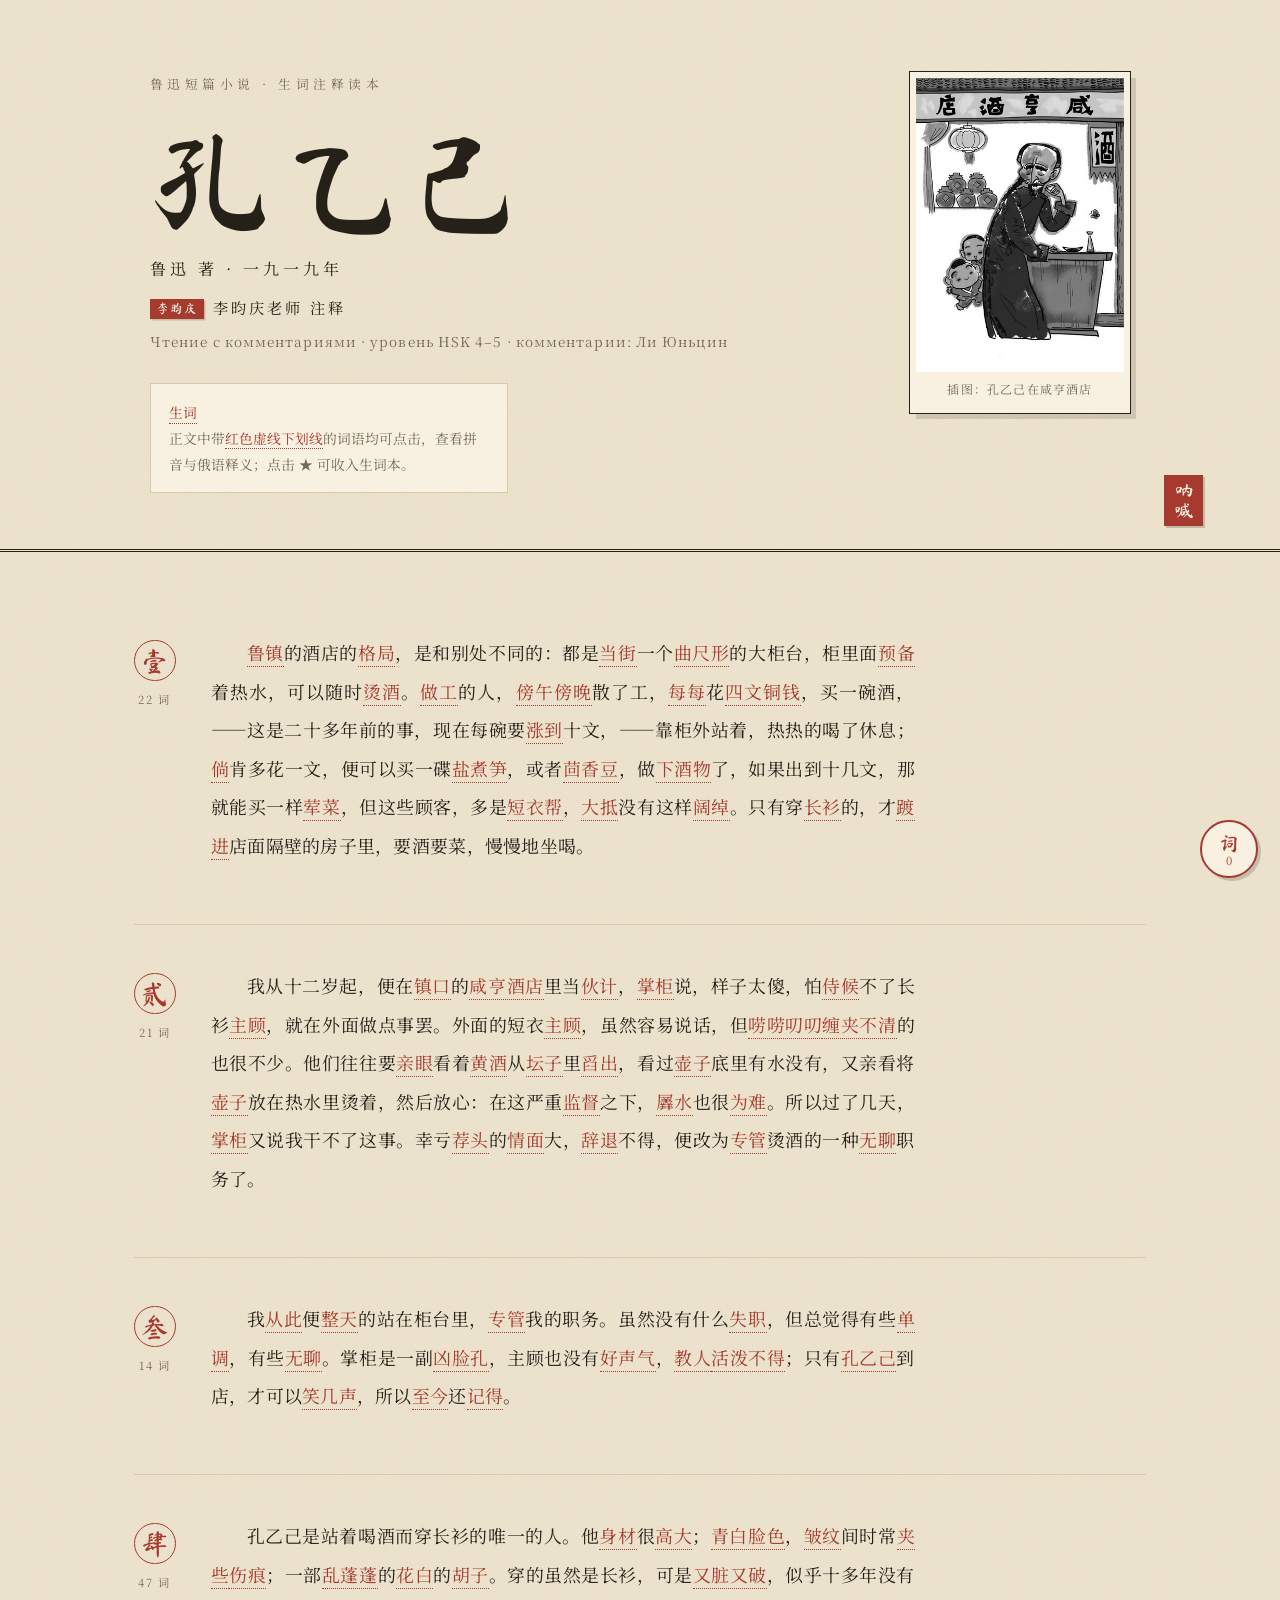
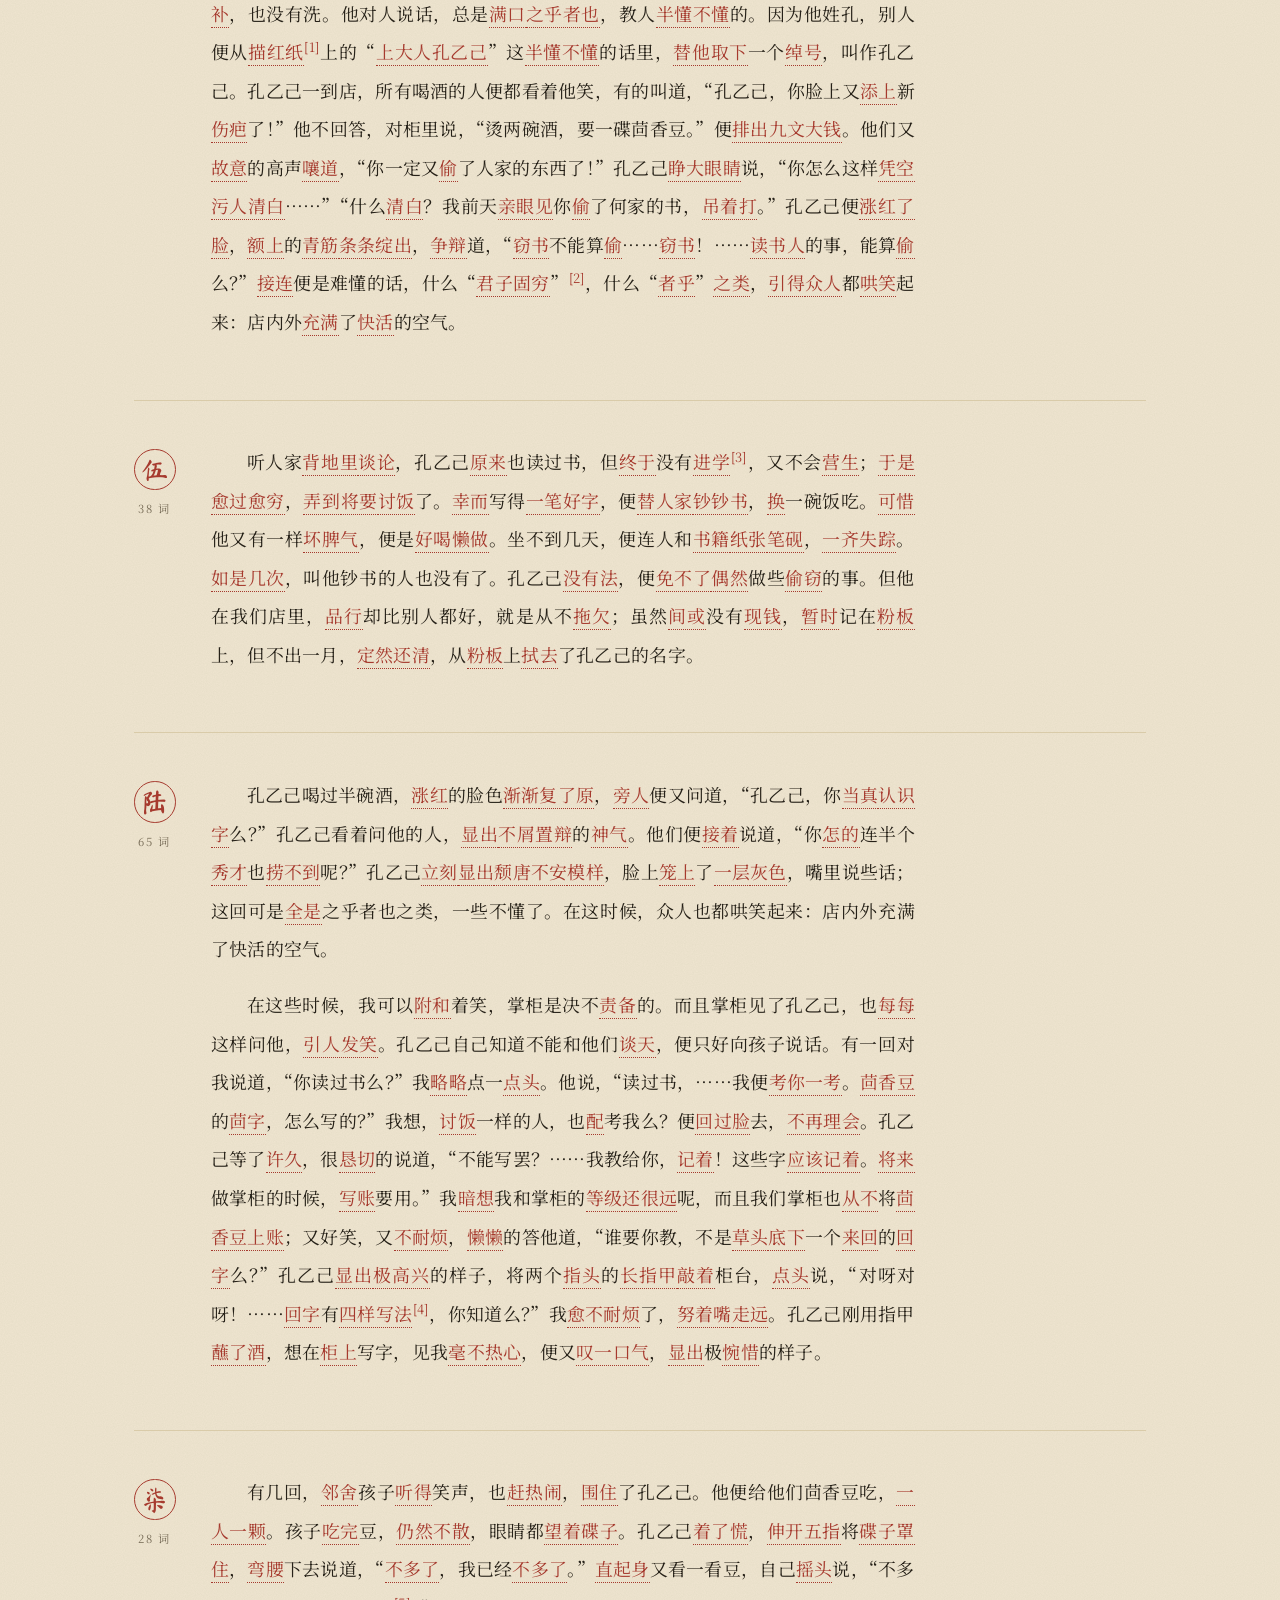
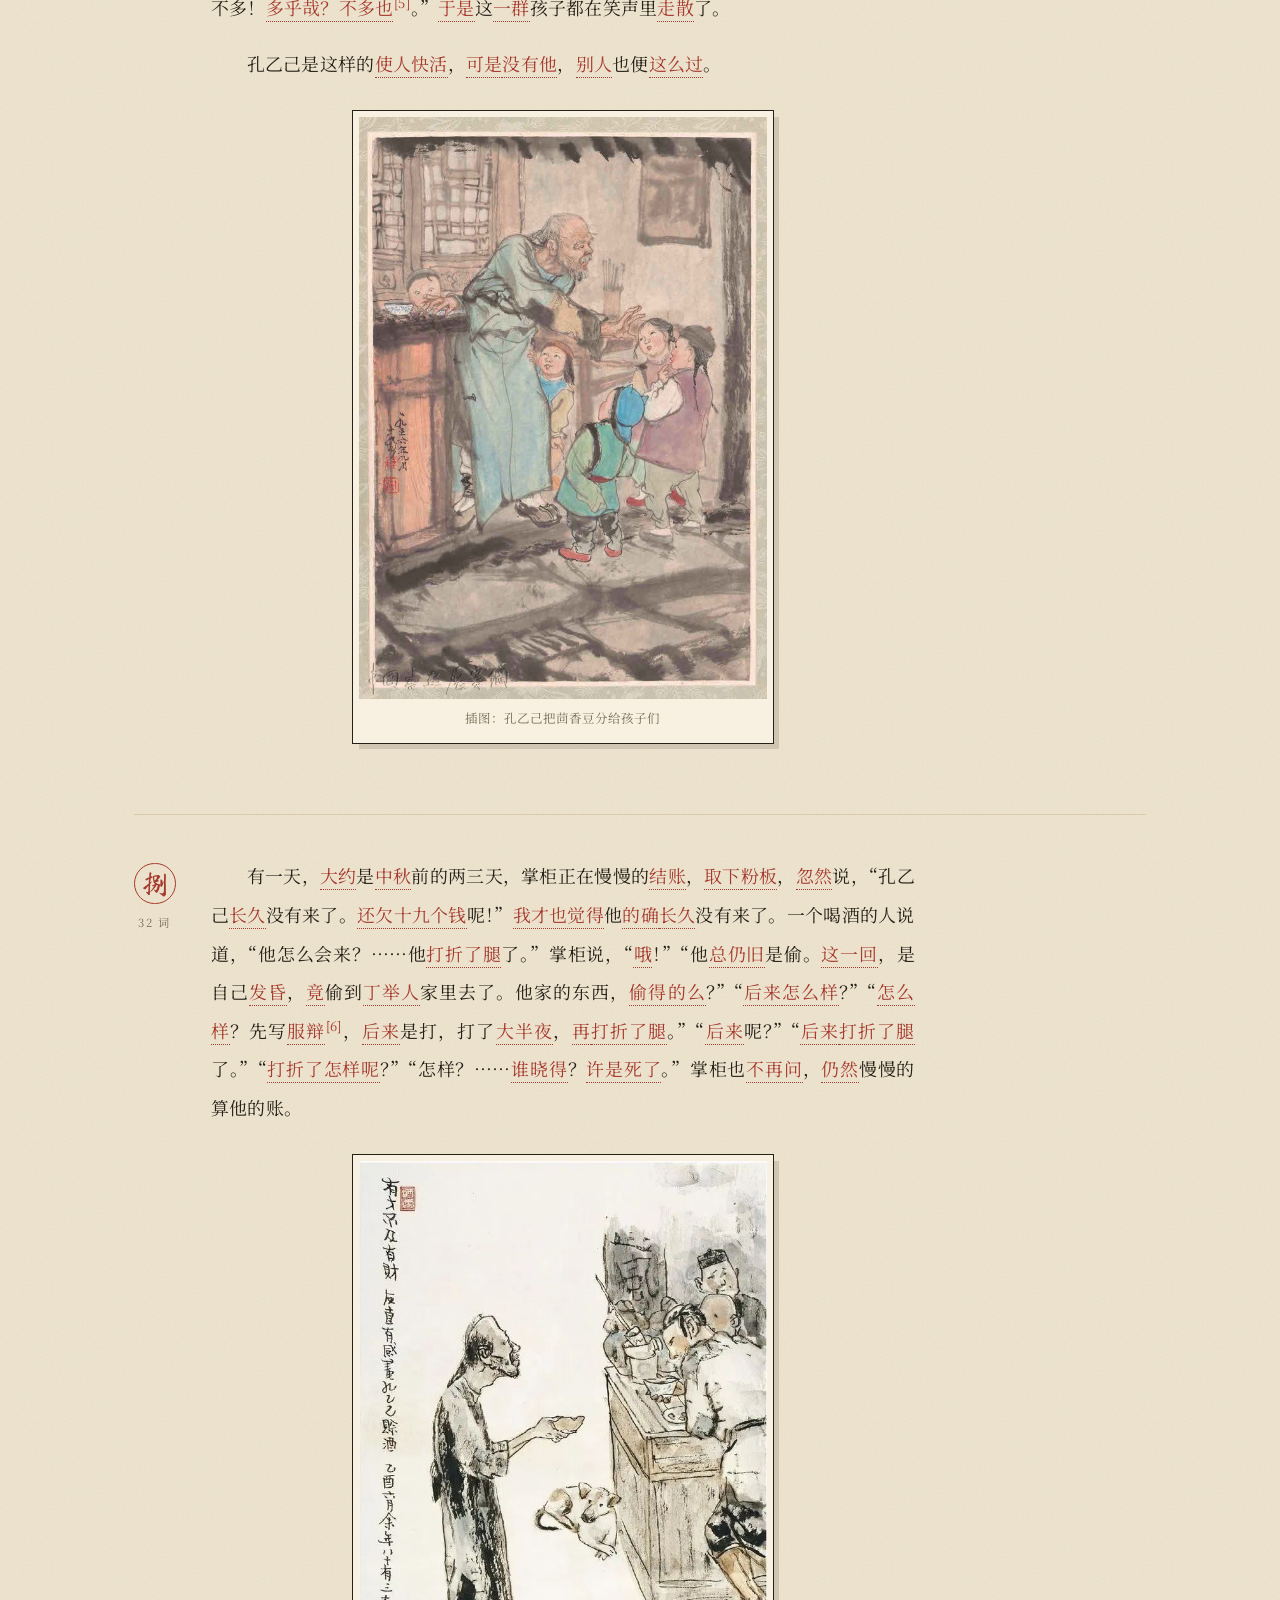
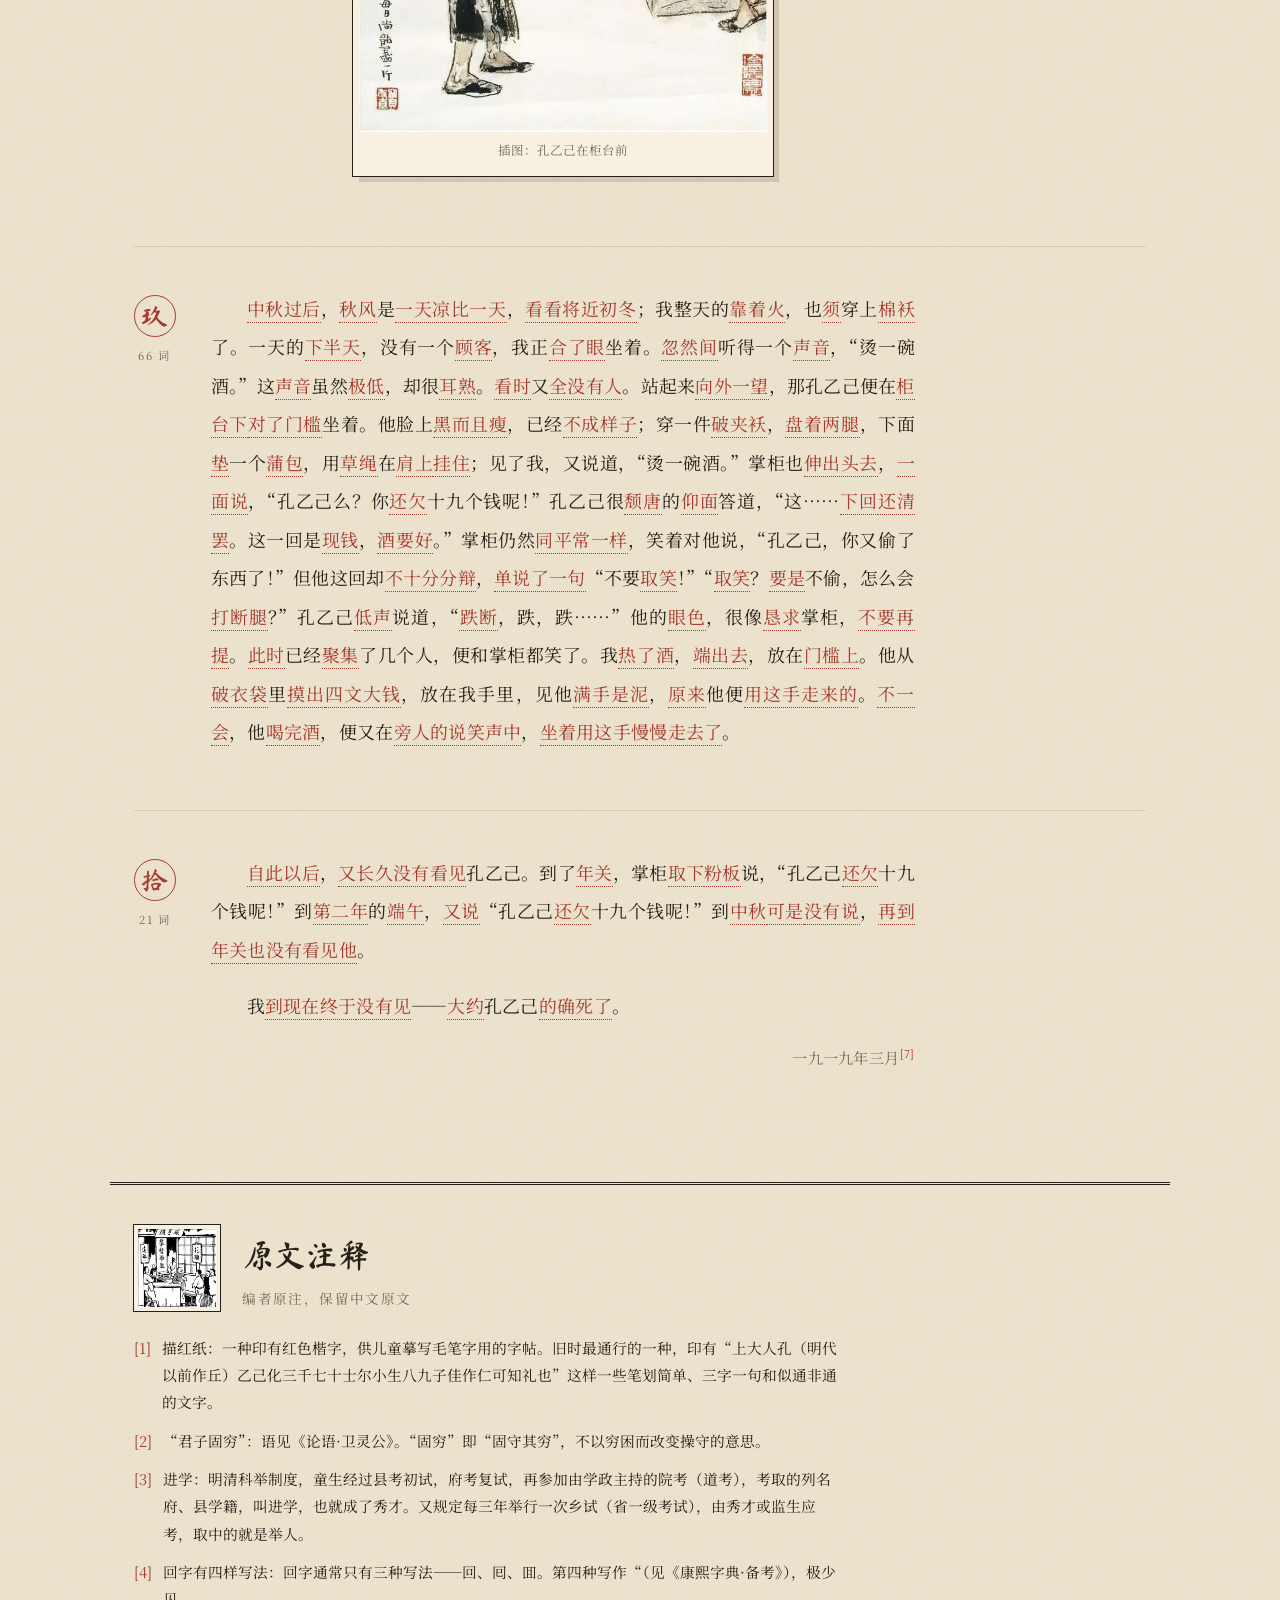
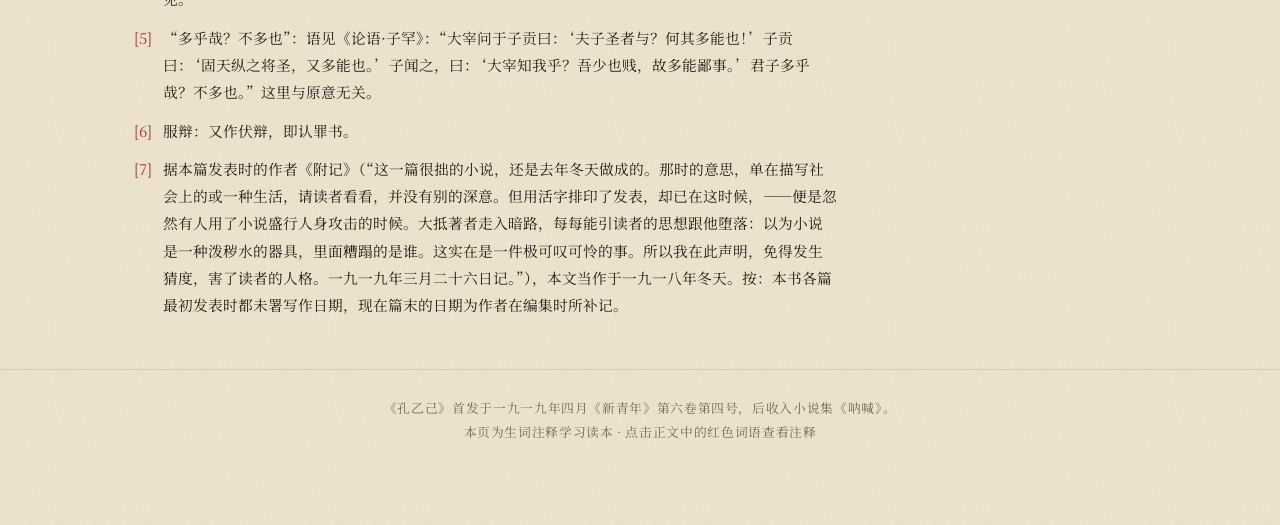
==== commit 8255ee63: "20260911_3 Update index.html" ====
--- a/index.html
+++ b/index.html
@@ -19,7 +19,7 @@
       <h1><span>孔</span><span>乙</span><span>己</span></h1>
       <p class="hero-author">鲁迅 著 · 一九一九年</p>
       <p class="hero-annotator"><span class="annot-seal">李昀庆</span>李昀庆老师 注释</p>
-      <p class="hero-ru">Чтение с комментариями · уровень HSK 4–5 · комментарии: преп. Ли Юньцин</p>
+      <p class="hero-ru">Чтение с комментариями · уровень HSK 4–5 · комментарии: Ли Юньцин</p>
       <div class="hero-hint">
         <span class="hint-demo w">生词</span>
         <p>正文中带<span class="u-demo">红色虚线下划线</span>的词语均可点击，查看拼音与俄语释义；点击 ★ 可收入生词本。</p>
@@ -107,4 +107,4 @@
 <script src="vocab.js"></script>
 <script src="app.js"></script>
 </body>
-</html>+</html>
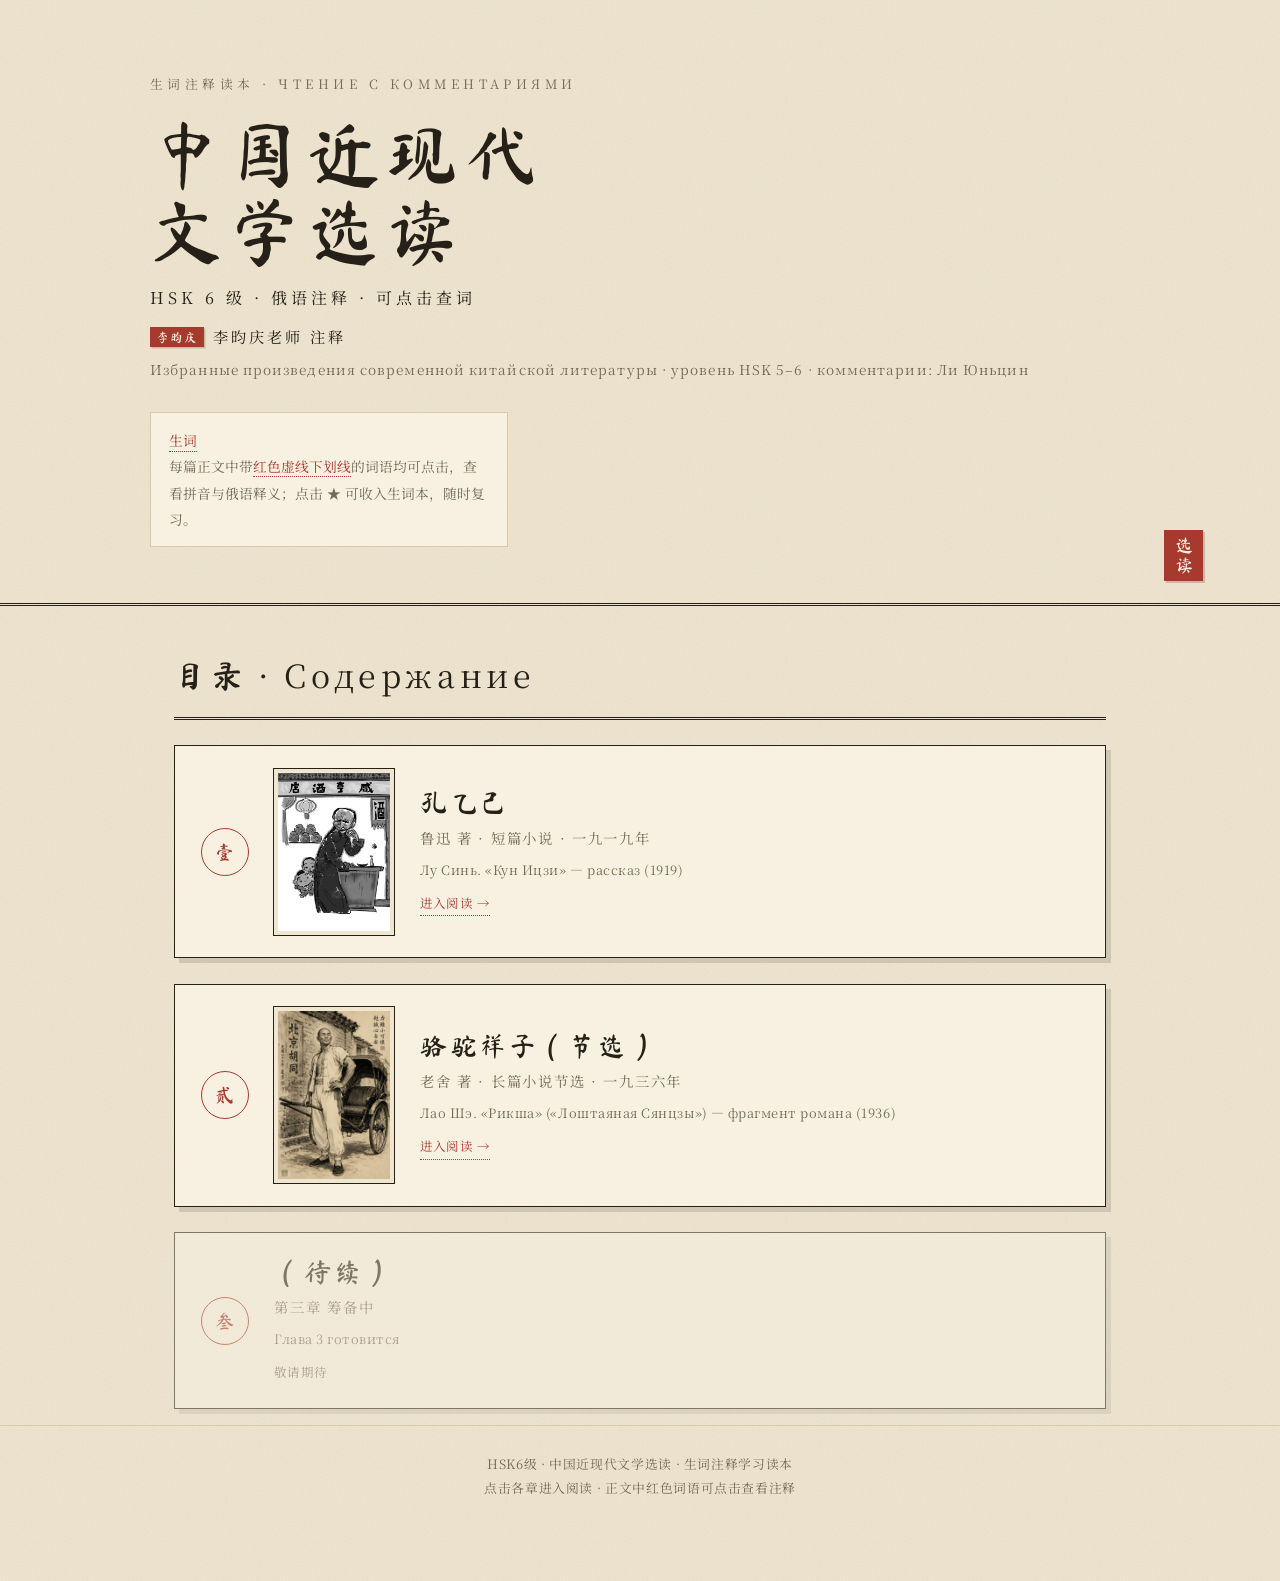
==== commit ad73536c: "20260913" ====
--- a/index.html
+++ b/index.html
@@ -3,108 +3,76 @@
 <head>
 <meta charset="UTF-8">
 <meta name="viewport" content="width=device-width, initial-scale=1.0">
-<title>孔乙己 · 鲁迅 — 注释读本</title>
+<title>HSK6级 · 中国近现代文学选读 — 注释读本</title>
 <link rel="preconnect" href="https://fonts.googleapis.com">
 <link rel="preconnect" href="https://fonts.gstatic.com" crossorigin>
 <link href="https://fonts.googleapis.com/css2?family=Noto+Serif+SC:wght@400;600;900&family=Ma+Shan+Zheng&display=swap" rel="stylesheet">
 <link rel="stylesheet" href="style.css">
 </head>
 <body>
-<div id="progress"></div>
 
 <header class="hero">
   <div class="hero-inner">
     <div class="hero-title">
-      <p class="hero-kicker">鲁迅短篇小说 · 生词注释读本</p>
-      <h1><span>孔</span><span>乙</span><span>己</span></h1>
-      <p class="hero-author">鲁迅 著 · 一九一九年</p>
+      <p class="hero-kicker">生词注释读本 · ЧТЕНИЕ С КОММЕНТАРИЯМИ</p>
+      <h1 style="font-size:clamp(2.6rem,7vw,4.6rem)">中国近现代<br>文学选读</h1>
+      <p class="hero-author">HSK 6 级 · 俄语注释 · 可点击查词</p>
       <p class="hero-annotator"><span class="annot-seal">李昀庆</span>李昀庆老师 注释</p>
-      <p class="hero-ru">Чтение с комментариями · уровень HSK 4–5 · комментарии: Ли Юньцин</p>
+      <p class="hero-ru">Избранные произведения современной китайской литературы · уровень HSK 5–6 · комментарии: Ли Юньцин</p>
       <div class="hero-hint">
         <span class="hint-demo w">生词</span>
-        <p>正文中带<span class="u-demo">红色虚线下划线</span>的词语均可点击，查看拼音与俄语释义；点击 ★ 可收入生词本。</p>
+        <p>每篇正文中带<span class="u-demo">红色虚线下划线</span>的词语均可点击，查看拼音与俄语释义；点击 ★ 可收入生词本，随时复习。</p>
       </div>
     </div>
-    <figure class="hero-img">
-      <img src="assets/hero.jpg" alt="插图：孔乙己在咸亨酒店柜台前">
-      <figcaption>插图：孔乙己在咸亨酒店</figcaption>
-    </figure>
   </div>
-  <div class="hero-seal">呐喊</div>
+  <div class="hero-seal">选读</div>
 </header>
 
-<main class="reader">
-<section class="chapter" id="ch1">
-  <div class="ch-marker"><span>壹</span><em>22 词</em></div>
-  <div class="ch-text"><p class=""><span class="w" data-w="鲁镇">鲁镇</span>的酒店的<span class="w" data-w="格局">格局</span>，是和别处不同的：都是<span class="w" data-w="当街">当街</span>一个<span class="w" data-w="曲尺形">曲尺形</span>的大柜台，柜里面<span class="w" data-w="预备">预备</span>着热水，可以随时<span class="w" data-w="烫酒">烫酒</span>。<span class="w" data-w="做工">做工</span>的人，<span class="w" data-w="傍午傍晚">傍午傍晚</span>散了工，<span class="w" data-w="每每">每每</span>花<span class="w" data-w="四文铜钱">四文铜钱</span>，买一碗酒，——这是二十多年前的事，现在每碗要<span class="w" data-w="涨到">涨到</span>十文，——靠柜外站着，热热的喝了休息；<span class="w" data-w="倘">倘</span>肯多花一文，便可以买一碟<span class="w" data-w="盐煮笋">盐煮笋</span>，或者<span class="w" data-w="茴香豆">茴香豆</span>，做<span class="w" data-w="下酒物">下酒物</span>了，如果出到十几文，那就能买一样<span class="w" data-w="荤菜">荤菜</span>，但这些顾客，多是<span class="w" data-w="短衣帮">短衣帮</span>，<span class="w" data-w="大抵">大抵</span>没有这样<span class="w" data-w="阔绰">阔绰</span>。只有穿<span class="w" data-w="长衫">长衫</span>的，才<span class="w" data-w="踱进">踱进</span>店面隔壁的房子里，要酒要菜，慢慢地坐喝。</p></div>
-</section>
-<section class="chapter" id="ch2">
-  <div class="ch-marker"><span>贰</span><em>21 词</em></div>
-  <div class="ch-text"><p class="">我从十二岁起，便在<span class="w" data-w="镇口">镇口</span>的<span class="w" data-w="咸亨酒店">咸亨酒店</span>里当<span class="w" data-w="伙计">伙计</span>，<span class="w" data-w="掌柜">掌柜</span>说，样子太傻，怕<span class="w" data-w="侍候">侍候</span>不了长衫<span class="w" data-w="主顾">主顾</span>，就在外面做点事罢。外面的短衣<span class="w" data-w="主顾">主顾</span>，虽然容易说话，但<span class="w" data-w="唠唠叨叨">唠唠叨叨</span><span class="w" data-w="缠夹不清">缠夹不清</span>的也很不少。他们往往要<span class="w" data-w="亲眼">亲眼</span>看着<span class="w" data-w="黄酒">黄酒</span>从<span class="w" data-w="坛子">坛子</span>里<span class="w" data-w="舀出">舀出</span>，看过<span class="w" data-w="壶子">壶子</span>底里有水没有，又亲看将<span class="w" data-w="壶子">壶子</span>放在热水里烫着，然后放心：在这严重<span class="w" data-w="监督">监督</span>之下，<span class="w" data-w="羼水">羼水</span>也很<span class="w" data-w="为难">为难</span>。所以过了几天，<span class="w" data-w="掌柜">掌柜</span>又说我干不了这事。幸亏<span class="w" data-w="荐头">荐头</span>的<span class="w" data-w="情面">情面</span>大，<span class="w" data-w="辞退">辞退</span>不得，便改为<span class="w" data-w="专管">专管</span>烫酒的一种<span class="w" data-w="无聊">无聊</span>职务了。</p></div>
-</section>
-<section class="chapter" id="ch3">
-  <div class="ch-marker"><span>叁</span><em>14 词</em></div>
-  <div class="ch-text"><p class="">我<span class="w" data-w="从此">从此</span>便<span class="w" data-w="整天">整天</span>的站在柜台里，<span class="w" data-w="专管">专管</span>我的职务。虽然没有什么<span class="w" data-w="失职">失职</span>，但总觉得有些<span class="w" data-w="单调">单调</span>，有些<span class="w" data-w="无聊">无聊</span>。掌柜是一副<span class="w" data-w="凶脸孔">凶脸孔</span>，主顾也没有<span class="w" data-w="好声气">好声气</span>，<span class="w" data-w="教人">教人</span><span class="w" data-w="活泼不得">活泼不得</span>；只有<span class="w" data-w="孔乙己">孔乙己</span>到店，才可以<span class="w" data-w="笑几声">笑几声</span>，所以<span class="w" data-w="至今">至今</span>还<span class="w" data-w="记得">记得</span>。</p></div>
-</section>
-<section class="chapter" id="ch4">
-  <div class="ch-marker"><span>肆</span><em>47 词</em></div>
-  <div class="ch-text"><p class="">孔乙己是站着喝酒而穿长衫的唯一的人。他<span class="w" data-w="身材">身材</span>很<span class="w" data-w="高大">高大</span>；<span class="w" data-w="青白脸色">青白脸色</span>，<span class="w" data-w="皱纹">皱纹</span>间时常<span class="w" data-w="夹些">夹些</span><span class="w" data-w="伤痕">伤痕</span>；一部<span class="w" data-w="乱蓬蓬">乱蓬蓬</span>的<span class="w" data-w="花白">花白</span>的<span class="w" data-w="胡子">胡子</span>。穿的虽然是长衫，可是<span class="w" data-w="又脏又破">又脏又破</span>，似乎十多年没有<span class="w" data-w="补">补</span>，也没有洗。他对人说话，总是<span class="w" data-w="满口">满口</span><span class="w" data-w="之乎者也">之乎者也</span>，教人<span class="w" data-w="半懂不懂">半懂不懂</span>的。因为他姓孔，别人便从<span class="w" data-w="描红纸">描红纸</span><a class="fn" href="#fn1" data-fn="1">[1]</a>上的“<span class="w" data-w="上大人孔乙己">上大人孔乙己</span>”这<span class="w" data-w="半懂不懂">半懂不懂</span>的话里，<span class="w" data-w="替他取下">替他取下</span>一个<span class="w" data-w="绰号">绰号</span>，叫作孔乙己。孔乙己一到店，所有喝酒的人便都看着他笑，有的叫道，“孔乙己，你脸上又<span class="w" data-w="添上">添上</span>新<span class="w" data-w="伤疤">伤疤</span>了！”他不回答，对柜里说，“烫两碗酒，要一碟茴香豆。”便<span class="w" data-w="排出">排出</span><span class="w" data-w="九文大钱">九文大钱</span>。他们又<span class="w" data-w="故意">故意</span>的高声<span class="w" data-w="嚷道">嚷道</span>，“你一定又<span class="w" data-w="偷">偷</span>了人家的东西了！”孔乙己<span class="w" data-w="睁大眼睛">睁大眼睛</span>说，“你怎么这样<span class="w" data-w="凭空">凭空</span><span class="w" data-w="污人清白">污人清白</span>……”“什么<span class="w" data-w="清白">清白</span>？我前天<span class="w" data-w="亲眼见">亲眼见</span>你<span class="w" data-w="偷">偷</span>了何家的书，<span class="w" data-w="吊着打">吊着打</span>。”孔乙己便<span class="w" data-w="涨红了脸">涨红了脸</span>，<span class="w" data-w="额上">额上</span>的<span class="w" data-w="青筋">青筋</span><span class="w" data-w="条条绽出">条条绽出</span>，<span class="w" data-w="争辩">争辩</span>道，“<span class="w" data-w="窃书">窃书</span>不能算<span class="w" data-w="偷">偷</span>……<span class="w" data-w="窃书">窃书</span>！……<span class="w" data-w="读书人">读书人</span>的事，能算<span class="w" data-w="偷">偷</span>么？”<span class="w" data-w="接连">接连</span>便是难懂的话，什么“<span class="w" data-w="君子固穷">君子固穷</span>”<a class="fn" href="#fn2" data-fn="2">[2]</a>，什么“<span class="w" data-w="者乎">者乎</span>”<span class="w" data-w="之类">之类</span>，<span class="w" data-w="引得">引得</span><span class="w" data-w="众人">众人</span>都<span class="w" data-w="哄笑">哄笑</span>起来：店内外<span class="w" data-w="充满">充满</span>了<span class="w" data-w="快活">快活</span>的空气。</p></div>
-</section>
-<section class="chapter" id="ch5">
-  <div class="ch-marker"><span>伍</span><em>38 词</em></div>
-  <div class="ch-text"><p class="">听人家<span class="w" data-w="背地里">背地里</span><span class="w" data-w="谈论">谈论</span>，孔乙己<span class="w" data-w="原来">原来</span>也读过书，但<span class="w" data-w="终于">终于</span>没有<span class="w" data-w="进学">进学</span><a class="fn" href="#fn3" data-fn="3">[3]</a>，又不会<span class="w" data-w="营生">营生</span>；<span class="w" data-w="于是">于是</span><span class="w" data-w="愈过愈穷">愈过愈穷</span>，<span class="w" data-w="弄到">弄到</span><span class="w" data-w="将要">将要</span><span class="w" data-w="讨饭">讨饭</span>了。<span class="w" data-w="幸而">幸而</span>写得<span class="w" data-w="一笔好字">一笔好字</span>，便<span class="w" data-w="替人家">替人家</span><span class="w" data-w="钞钞书">钞钞书</span>，<span class="w" data-w="换">换</span>一碗饭吃。<span class="w" data-w="可惜">可惜</span>他又有一样<span class="w" data-w="坏脾气">坏脾气</span>，便是<span class="w" data-w="好喝懒做">好喝懒做</span>。坐不到几天，便连人和<span class="w" data-w="书籍">书籍</span><span class="w" data-w="纸张">纸张</span><span class="w" data-w="笔砚">笔砚</span>，<span class="w" data-w="一齐">一齐</span><span class="w" data-w="失踪">失踪</span>。<span class="w" data-w="如是几次">如是几次</span>，叫他钞书的人也没有了。孔乙己<span class="w" data-w="没有法">没有法</span>，便<span class="w" data-w="免不了">免不了</span><span class="w" data-w="偶然">偶然</span>做些<span class="w" data-w="偷窃">偷窃</span>的事。但他在我们店里，<span class="w" data-w="品行">品行</span>却比别人都好，就是从不<span class="w" data-w="拖欠">拖欠</span>；虽然<span class="w" data-w="间或">间或</span>没有<span class="w" data-w="现钱">现钱</span>，<span class="w" data-w="暂时">暂时</span>记在<span class="w" data-w="粉板">粉板</span>上，但不出一月，<span class="w" data-w="定然">定然</span><span class="w" data-w="还清">还清</span>，从<span class="w" data-w="粉板">粉板</span>上<span class="w" data-w="拭去">拭去</span>了孔乙己的名字。</p></div>
-</section>
-<section class="chapter" id="ch6">
-  <div class="ch-marker"><span>陆</span><em>65 词</em></div>
-  <div class="ch-text"><p class="">孔乙己喝过半碗酒，<span class="w" data-w="涨红">涨红</span>的脸色<span class="w" data-w="渐渐">渐渐</span><span class="w" data-w="复了原">复了原</span>，<span class="w" data-w="旁人">旁人</span>便又问道，“孔乙己，你<span class="w" data-w="当真">当真</span><span class="w" data-w="认识字">认识字</span>么？”孔乙己看着问他的人，<span class="w" data-w="显出">显出</span><span class="w" data-w="不屑置辩">不屑置辩</span>的<span class="w" data-w="神气">神气</span>。他们便<span class="w" data-w="接着">接着</span>说道，“你<span class="w" data-w="怎的">怎的</span>连半个<span class="w" data-w="秀才">秀才</span>也<span class="w" data-w="捞不到">捞不到</span>呢？”孔乙己<span class="w" data-w="立刻">立刻</span><span class="w" data-w="显出">显出</span><span class="w" data-w="颓唐不安">颓唐不安</span><span class="w" data-w="模样">模样</span>，脸上<span class="w" data-w="笼上">笼上</span>了<span class="w" data-w="一层">一层</span><span class="w" data-w="灰色">灰色</span>，嘴里说些话；这回可是<span class="w" data-w="全是">全是</span>之乎者也之类，一些不懂了。在这时候，众人也都哄笑起来：店内外充满了快活的空气。</p><p class="">在这些时候，我可以<span class="w" data-w="附和">附和</span>着笑，掌柜是决不<span class="w" data-w="责备">责备</span>的。而且掌柜见了孔乙己，也<span class="w" data-w="每每">每每</span>这样问他，<span class="w" data-w="引人发笑">引人发笑</span>。孔乙己自己知道不能和他们<span class="w" data-w="谈天">谈天</span>，便只好向孩子说话。有一回对我说道，“你读过书么？”我<span class="w" data-w="略略">略略</span>点一<span class="w" data-w="点头">点头</span>。他说，“读过书，……我便<span class="w" data-w="考你一考">考你一考</span>。<span class="w" data-w="茴香豆">茴香豆</span>的<span class="w" data-w="茴字">茴字</span>，怎么写的？”我想，<span class="w" data-w="讨饭">讨饭</span>一样的人，也<span class="w" data-w="配">配</span>考我么？便<span class="w" data-w="回过脸">回过脸</span>去，<span class="w" data-w="不再理会">不再理会</span>。孔乙己等了<span class="w" data-w="许久">许久</span>，很<span class="w" data-w="恳切">恳切</span>的说道，“不能写罢？……我教给你，<span class="w" data-w="记着">记着</span>！这些字<span class="w" data-w="应该">应该</span><span class="w" data-w="记着">记着</span>。<span class="w" data-w="将来">将来</span>做掌柜的时候，<span class="w" data-w="写账">写账</span>要用。”我<span class="w" data-w="暗想">暗想</span>我和掌柜的<span class="w" data-w="等级">等级</span><span class="w" data-w="还很远">还很远</span>呢，而且我们掌柜也<span class="w" data-w="从不">从不</span>将<span class="w" data-w="茴香豆">茴香豆</span><span class="w" data-w="上账">上账</span>；又好笑，又<span class="w" data-w="不耐烦">不耐烦</span>，<span class="w" data-w="懒懒">懒懒</span>的答他道，“谁要你教，不是<span class="w" data-w="草头">草头</span><span class="w" data-w="底下">底下</span>一个<span class="w" data-w="来回">来回</span>的<span class="w" data-w="回字">回字</span>么？”孔乙己<span class="w" data-w="显出">显出</span><span class="w" data-w="极高兴">极高兴</span>的样子，将两个<span class="w" data-w="指头">指头</span>的<span class="w" data-w="长指甲">长指甲</span><span class="w" data-w="敲着">敲着</span>柜台，<span class="w" data-w="点头">点头</span>说，“对呀对呀！……<span class="w" data-w="回字">回字</span>有<span class="w" data-w="四样写法">四样写法</span><a class="fn" href="#fn4" data-fn="4">[4]</a>，你知道么？”我<span class="w" data-w="愈">愈</span><span class="w" data-w="不耐烦">不耐烦</span>了，<span class="w" data-w="努着嘴">努着嘴</span><span class="w" data-w="走远">走远</span>。孔乙己刚用指甲<span class="w" data-w="蘸了酒">蘸了酒</span>，想在<span class="w" data-w="柜上">柜上</span>写字，见我<span class="w" data-w="毫不">毫不</span><span class="w" data-w="热心">热心</span>，便又<span class="w" data-w="叹一口气">叹一口气</span>，<span class="w" data-w="显出">显出</span>极<span class="w" data-w="惋惜">惋惜</span>的样子。</p></div>
-</section>
-<section class="chapter" id="ch7">
-  <div class="ch-marker"><span>柒</span><em>28 词</em></div>
-  <div class="ch-text"><p class="">有几回，<span class="w" data-w="邻舍">邻舍</span>孩子<span class="w" data-w="听得">听得</span>笑声，也<span class="w" data-w="赶热闹">赶热闹</span>，<span class="w" data-w="围住">围住</span>了孔乙己。他便给他们茴香豆吃，<span class="w" data-w="一人一颗">一人一颗</span>。孩子<span class="w" data-w="吃完">吃完</span>豆，<span class="w" data-w="仍然">仍然</span><span class="w" data-w="不散">不散</span>，眼睛都<span class="w" data-w="望着">望着</span><span class="w" data-w="碟子">碟子</span>。孔乙己<span class="w" data-w="着了慌">着了慌</span>，<span class="w" data-w="伸开">伸开</span><span class="w" data-w="五指">五指</span>将<span class="w" data-w="碟子">碟子</span><span class="w" data-w="罩住">罩住</span>，<span class="w" data-w="弯腰">弯腰</span>下去说道，“<span class="w" data-w="不多了">不多了</span>，我已经<span class="w" data-w="不多了">不多了</span>。”<span class="w" data-w="直起身">直起身</span>又看一看豆，自己<span class="w" data-w="摇头">摇头</span>说，“不多不多！<span class="w" data-w="多乎哉？不多也">多乎哉？不多也</span><a class="fn" href="#fn5" data-fn="5">[5]</a>。”<span class="w" data-w="于是">于是</span>这<span class="w" data-w="一群">一群</span>孩子都在笑声里<span class="w" data-w="走散">走散</span>了。</p><p class="">孔乙己是这样的<span class="w" data-w="使人">使人</span><span class="w" data-w="快活">快活</span>，<span class="w" data-w="可是">可是</span><span class="w" data-w="没有他">没有他</span>，<span class="w" data-w="别人">别人</span>也便<span class="w" data-w="这么过">这么过</span>。</p><figure class="illus"><img src="assets/children.jpg" alt="插图：孔乙己把茴香豆分给孩子们" loading="lazy"><figcaption>插图：孔乙己把茴香豆分给孩子们</figcaption></figure></div>
-</section>
-<section class="chapter" id="ch8">
-  <div class="ch-marker"><span>捌</span><em>32 词</em></div>
-  <div class="ch-text"><p class="">有一天，<span class="w" data-w="大约">大约</span>是<span class="w" data-w="中秋">中秋</span>前的两三天，掌柜正在慢慢的<span class="w" data-w="结账">结账</span>，<span class="w" data-w="取下">取下</span><span class="w" data-w="粉板">粉板</span>，<span class="w" data-w="忽然">忽然</span>说，“孔乙己<span class="w" data-w="长久">长久</span>没有来了。<span class="w" data-w="还欠">还欠</span><span class="w" data-w="十九个钱">十九个钱</span>呢！”<span class="w" data-w="我才也觉得">我才也觉得</span>他<span class="w" data-w="的确">的确</span><span class="w" data-w="长久">长久</span>没有来了。一个喝酒的人说道，“他怎么会来？……他<span class="w" data-w="打折了腿">打折了腿</span>了。”掌柜说，“<span class="w" data-w="哦">哦</span>！”“他<span class="w" data-w="总">总</span><span class="w" data-w="仍旧">仍旧</span>是偷。<span class="w" data-w="这一回">这一回</span>，是自己<span class="w" data-w="发昏">发昏</span>，<span class="w" data-w="竟">竟</span>偷到<span class="w" data-w="丁举人">丁举人</span>家里去了。他家的东西，<span class="w" data-w="偷得的么">偷得的么</span>？”“<span class="w" data-w="后来">后来</span><span class="w" data-w="怎么样">怎么样</span>？”“<span class="w" data-w="怎么样">怎么样</span>？先写<span class="w" data-w="服辩">服辩</span><a class="fn" href="#fn6" data-fn="6">[6]</a>，<span class="w" data-w="后来">后来</span>是打，打了<span class="w" data-w="大半夜">大半夜</span>，<span class="w" data-w="再">再</span><span class="w" data-w="打折了腿">打折了腿</span>。”“<span class="w" data-w="后来">后来</span>呢？”“<span class="w" data-w="后来">后来</span><span class="w" data-w="打折了腿">打折了腿</span>了。”“<span class="w" data-w="打折了怎样呢">打折了怎样呢</span>？”“怎样？……<span class="w" data-w="谁晓得">谁晓得</span>？<span class="w" data-w="许是">许是</span><span class="w" data-w="死了">死了</span>。”掌柜也<span class="w" data-w="不再问">不再问</span>，<span class="w" data-w="仍然">仍然</span>慢慢的算他的账。</p><figure class="illus"><img src="assets/counter.jpg" alt="插图：孔乙己在柜台前" loading="lazy"><figcaption>插图：孔乙己在柜台前</figcaption></figure></div>
-</section>
-<section class="chapter" id="ch9">
-  <div class="ch-marker"><span>玖</span><em>66 词</em></div>
-  <div class="ch-text"><p class=""><span class="w" data-w="中秋过后">中秋过后</span>，<span class="w" data-w="秋风">秋风</span>是<span class="w" data-w="一天凉比一天">一天凉比一天</span>，<span class="w" data-w="看看">看看</span><span class="w" data-w="将近">将近</span><span class="w" data-w="初冬">初冬</span>；我整天的<span class="w" data-w="靠着火">靠着火</span>，也<span class="w" data-w="须">须</span>穿上<span class="w" data-w="棉袄">棉袄</span>了。一天的<span class="w" data-w="下半天">下半天</span>，没有一个<span class="w" data-w="顾客">顾客</span>，我正<span class="w" data-w="合了眼">合了眼</span>坐着。<span class="w" data-w="忽然间">忽然间</span>听得一个<span class="w" data-w="声音">声音</span>，“烫一碗酒。”这<span class="w" data-w="声音">声音</span>虽然<span class="w" data-w="极低">极低</span>，却很<span class="w" data-w="耳熟">耳熟</span>。<span class="w" data-w="看时">看时</span>又<span class="w" data-w="全没有人">全没有人</span>。站起来<span class="w" data-w="向外一望">向外一望</span>，那孔乙己便在<span class="w" data-w="柜台下">柜台下</span><span class="w" data-w="对了门槛">对了门槛</span>坐着。他脸上<span class="w" data-w="黑而且瘦">黑而且瘦</span>，已经<span class="w" data-w="不成样子">不成样子</span>；穿一件<span class="w" data-w="破夹袄">破夹袄</span>，<span class="w" data-w="盘着两腿">盘着两腿</span>，下面<span class="w" data-w="垫">垫</span>一个<span class="w" data-w="蒲包">蒲包</span>，用<span class="w" data-w="草绳">草绳</span>在<span class="w" data-w="肩上">肩上</span><span class="w" data-w="挂住">挂住</span>；见了我，又说道，“烫一碗酒。”掌柜也<span class="w" data-w="伸出头去">伸出头去</span>，<span class="w" data-w="一面说">一面说</span>，“孔乙己么？你<span class="w" data-w="还欠">还欠</span>十九个钱呢！”孔乙己很<span class="w" data-w="颓唐">颓唐</span>的<span class="w" data-w="仰面">仰面</span>答道，“这……<span class="w" data-w="下回">下回</span><span class="w" data-w="还清">还清</span><span class="w" data-w="罢">罢</span>。这一回是<span class="w" data-w="现钱">现钱</span>，<span class="w" data-w="酒要好">酒要好</span>。”掌柜仍然<span class="w" data-w="同平常一样">同平常一样</span>，笑着对他说，“孔乙己，你又偷了东西了！”但他这回却<span class="w" data-w="不十分分辩">不十分分辩</span>，<span class="w" data-w="单说了一句">单说了一句</span>“不要<span class="w" data-w="取笑">取笑</span>！”“<span class="w" data-w="取笑">取笑</span>？<span class="w" data-w="要是">要是</span>不偷，怎么会<span class="w" data-w="打断腿">打断腿</span>？”孔乙己<span class="w" data-w="低声">低声</span>说道，“<span class="w" data-w="跌断">跌断</span>，跌，跌……”他的<span class="w" data-w="眼色">眼色</span>，很像<span class="w" data-w="恳求">恳求</span>掌柜，<span class="w" data-w="不要再提">不要再提</span>。<span class="w" data-w="此时">此时</span>已经<span class="w" data-w="聚集">聚集</span>了几个人，便和掌柜都笑了。我<span class="w" data-w="热了酒">热了酒</span>，<span class="w" data-w="端出去">端出去</span>，放在<span class="w" data-w="门槛上">门槛上</span>。他从<span class="w" data-w="破衣袋">破衣袋</span>里<span class="w" data-w="摸出">摸出</span><span class="w" data-w="四文大钱">四文大钱</span>，放在我手里，见他<span class="w" data-w="满手是泥">满手是泥</span>，<span class="w" data-w="原来">原来</span>他便<span class="w" data-w="用这手走来的">用这手走来的</span>。<span class="w" data-w="不一会">不一会</span>，他<span class="w" data-w="喝完酒">喝完酒</span>，便又在<span class="w" data-w="旁人的说笑声中">旁人的说笑声中</span>，<span class="w" data-w="坐着用这手慢慢走去了">坐着用这手慢慢走去了</span>。</p></div>
-</section>
-<section class="chapter" id="ch10">
-  <div class="ch-marker"><span>拾</span><em>21 词</em></div>
-  <div class="ch-text"><p class=""><span class="w" data-w="自此以后">自此以后</span>，<span class="w" data-w="又长久没有">又长久没有</span><span class="w" data-w="看见">看见</span>孔乙己。到了<span class="w" data-w="年关">年关</span>，掌柜<span class="w" data-w="取下">取下</span><span class="w" data-w="粉板">粉板</span>说，“孔乙己<span class="w" data-w="还欠">还欠</span>十九个钱呢！”到<span class="w" data-w="第二年">第二年</span>的<span class="w" data-w="端午">端午</span>，<span class="w" data-w="又说">又说</span>“孔乙己<span class="w" data-w="还欠">还欠</span>十九个钱呢！”到<span class="w" data-w="中秋">中秋</span><span class="w" data-w="可是">可是</span><span class="w" data-w="没有说">没有说</span>，<span class="w" data-w="再到">再到</span><span class="w" data-w="年关">年关</span><span class="w" data-w="也没有看见他">也没有看见他</span>。</p><p class="">我<span class="w" data-w="到现在">到现在</span><span class="w" data-w="终于">终于</span><span class="w" data-w="没有见">没有见</span>——<span class="w" data-w="大约">大约</span>孔乙己<span class="w" data-w="的确">的确</span><span class="w" data-w="死了">死了</span>。</p><p class="date-line">一九一九年三月<a class="fn" href="#fn7" data-fn="7">[7]</a></p></div>
-</section>
+<main class="toc">
+  <h2>目录 · Содержание</h2>
+  <ul class="toc-list">
+    <li class="toc-item">
+      <a href="chapter1.html">
+        <span class="toc-no">壹</span>
+        <span class="toc-thumb"><img src="assets/hero.jpg" alt="孔乙己插图"></span>
+        <span class="toc-info">
+          <h3>孔乙己</h3>
+          <p class="toc-author">鲁迅 著 · 短篇小说 · 一九一九年</p>
+          <p class="toc-ru">Лу Синь. «Кун Ицзи» — рассказ (1919)</p>
+          <span class="toc-open">进入阅读 →</span>
+        </span>
+      </a>
+    </li>
+    <li class="toc-item">
+      <a href="chapter2.html">
+        <span class="toc-no">贰</span>
+        <span class="toc-thumb"><img src="assets/rickshaw-hero.jpg" alt="骆驼祥子插图"></span>
+        <span class="toc-info">
+          <h3>骆驼祥子（节选）</h3>
+          <p class="toc-author">老舍 著 · 长篇小说节选 · 一九三六年</p>
+          <p class="toc-ru">Лао Шэ. «Рикша» («Лоштаяная Сянцзы») — фрагмент романа (1936)</p>
+          <span class="toc-open">进入阅读 →</span>
+        </span>
+      </a>
+    </li>
+    <li class="toc-item toc-soon">
+      <a>
+        <span class="toc-no">叁</span>
+        <span class="toc-info">
+          <h3>（待续）</h3>
+          <p class="toc-author">第三章 筹备中</p>
+          <p class="toc-ru">Глава 3 готовится</p>
+          <span class="toc-open">敬请期待</span>
+        </span>
+      </a>
+    </li>
+  </ul>
 </main>
 
-<section class="notes">
-  <div class="notes-head">
-    <img src="assets/tavern.jpg" alt="咸亨酒店旧影插图" class="notes-img">
-    <div><h2>原文注释</h2><p>编者原注，保留中文原文</p></div>
-  </div>
-  <ol class="fn-list"><li id="fn1"><span class="fn-num">[1]</span><span>描红纸：一种印有红色楷字，供儿童摹写毛笔字用的字帖。旧时最通行的一种，印有“上大人孔（明代以前作丘）乙己化三千七十士尔小生八九子佳作仁可知礼也”这样一些笔划简单、三字一句和似通非通的文字。</span></li><li id="fn2"><span class="fn-num">[2]</span><span>“君子固穷”：语见《论语·卫灵公》。“固穷”即“固守其穷”，不以穷困而改变操守的意思。</span></li><li id="fn3"><span class="fn-num">[3]</span><span>进学：明清科举制度，童生经过县考初试，府考复试，再参加由学政主持的院考（道考），考取的列名府、县学籍，叫进学，也就成了秀才。又规定每三年举行一次乡试（省一级考试），由秀才或监生应考，取中的就是举人。</span></li><li id="fn4"><span class="fn-num">[4]</span><span>回字有四样写法：回字通常只有三种写法——回、囘、囬。第四种写作“（见《康熙字典·备考》），极少见。</span></li><li id="fn5"><span class="fn-num">[5]</span><span>“多乎哉？不多也”：语见《论语·子罕》：“大宰问于子贡曰：‘夫子圣者与？何其多能也！’子贡曰：‘固天纵之将圣，又多能也。’子闻之，曰：‘大宰知我乎？吾少也贱，故多能鄙事。’君子多乎哉？不多也。”这里与原意无关。</span></li><li id="fn6"><span class="fn-num">[6]</span><span>服辩：又作伏辩，即认罪书。</span></li><li id="fn7"><span class="fn-num">[7]</span><span>据本篇发表时的作者《附记》（“这一篇很拙的小说，还是去年冬天做成的。那时的意思，单在描写社会上的或一种生活，请读者看看，并没有别的深意。但用活字排印了发表，却已在这时候，——便是忽然有人用了小说盛行人身攻击的时候。大抵著者走入暗路，每每能引读者的思想跟他堕落：以为小说是一种泼秽水的器具，里面糟蹋的是谁。这实在是一件极可叹可怜的事。所以我在此声明，免得发生猜度，害了读者的人格。一九一九年三月二十六日记。”），本文当作于一九一八年冬天。按：本书各篇最初发表时都未署写作日期，现在篇末的日期为作者在编集时所补记。</span></li></ol>
-</section>
-
 <footer class="colophon">
-  <p>《孔乙己》首发于一九一九年四月《新青年》第六卷第四号，后收入小说集《呐喊》。</p>
-  <p>本页为生词注释学习读本 · 点击正文中的红色词语查看注释</p>
+  <p>HSK6级 · 中国近现代文学选读 · 生词注释学习读本</p>
+  <p>点击各章进入阅读 · 正文中红色词语可点击查看注释</p>
 </footer>
 
-<div id="pop" class="pop" hidden>
-  <div class="pop-word"></div>
-  <div class="pop-pinyin"></div>
-  <div class="pop-gloss"></div>
-  <button class="pop-save" type="button">★ 收入生词本</button>
-  <div class="pop-credit">李昀庆老师 注</div>
-</div>
-
-<button id="wbBtn" class="wb-btn" type="button" aria-label="生词本">词<span id="wbCount">0</span></button>
-<aside id="wbDrawer" class="wb-drawer" hidden>
-  <div class="wb-head"><h3>我的生词本</h3><button id="wbClose" type="button">×</button></div>
-  <ul id="wbList"></ul>
-  <button id="wbClear" type="button">清空生词本</button>
-</aside>
-
-<script src="vocab.js"></script>
-<script src="app.js"></script>
 </body>
 </html>
--- a/style.css
+++ b/style.css
@@ -175,3 +175,49 @@
   .ch-marker em{display:none}
   .ch-text p{font-size:1.05rem}
 }
+
+/* ---------- top nav (章节页返回目录) ---------- */
+.topnav{max-width:1060px;margin:0 auto;padding:.9rem 1.5rem 0}
+.topnav a{
+  font-size:.82rem;color:var(--ink2);text-decoration:none;letter-spacing:.08em;
+  border-bottom:1px solid var(--line);padding-bottom:1px;transition:color .15s;
+}
+.topnav a:hover{color:var(--red);border-bottom-color:var(--red)}
+
+/* ---------- 主页：目录 ---------- */
+.toc{max-width:980px;margin:0 auto;padding:2.5rem 1.5rem 1rem}
+.toc h2{
+  font-family:var(--kai);font-weight:400;font-size:2rem;letter-spacing:.15em;
+  border-bottom:3px double var(--ink);padding-bottom:.6rem;margin-bottom:1.6rem;
+}
+.toc-list{list-style:none;display:flex;flex-direction:column;gap:1.6rem}
+.toc-item a{
+  display:flex;gap:1.6rem;align-items:center;text-decoration:none;color:var(--ink);
+  border:1.5px solid var(--ink);background:var(--paper2);
+  box-shadow:5px 5px 0 rgba(38,33,24,.14);padding:1.4rem 1.6rem;
+  transition:transform .15s ease, box-shadow .15s ease;
+}
+.toc-item a:hover{transform:translate(-2px,-2px);box-shadow:7px 7px 0 rgba(38,33,24,.18)}
+.toc-no{
+  flex:0 0 auto;font-family:var(--kai);color:var(--red);
+  border:1.5px solid var(--red);border-radius:50%;
+  width:3rem;height:3rem;line-height:2.9rem;text-align:center;font-size:1.2rem;
+}
+.toc-thumb{flex:0 0 120px;border:4px solid var(--paper);outline:1px solid var(--ink)}
+.toc-thumb img{display:block;width:100%;height:auto}
+.toc-info h3{font-family:var(--kai);font-weight:400;font-size:1.7rem;letter-spacing:.1em;line-height:1.2}
+.toc-info .toc-author{font-size:.9rem;color:var(--ink2);letter-spacing:.12em;margin-top:.3rem}
+.toc-info .toc-ru{font-size:.8rem;color:var(--ink2);margin-top:.4rem;letter-spacing:.04em}
+.toc-info .toc-open{
+  display:inline-block;margin-top:.6rem;font-size:.78rem;color:var(--red);
+  border-bottom:1px dotted var(--red);letter-spacing:.1em;
+}
+.toc-soon{opacity:.55}
+.toc-soon .toc-open{border-bottom:none;color:var(--ink2)}
+
+@media (max-width:640px){
+  .toc-item a{gap:1rem;padding:1rem}
+  .toc-thumb{flex-basis:84px}
+  .toc-no{width:2.4rem;height:2.4rem;line-height:2.3rem;font-size:1rem}
+  .toc-info h3{font-size:1.35rem}
+}
